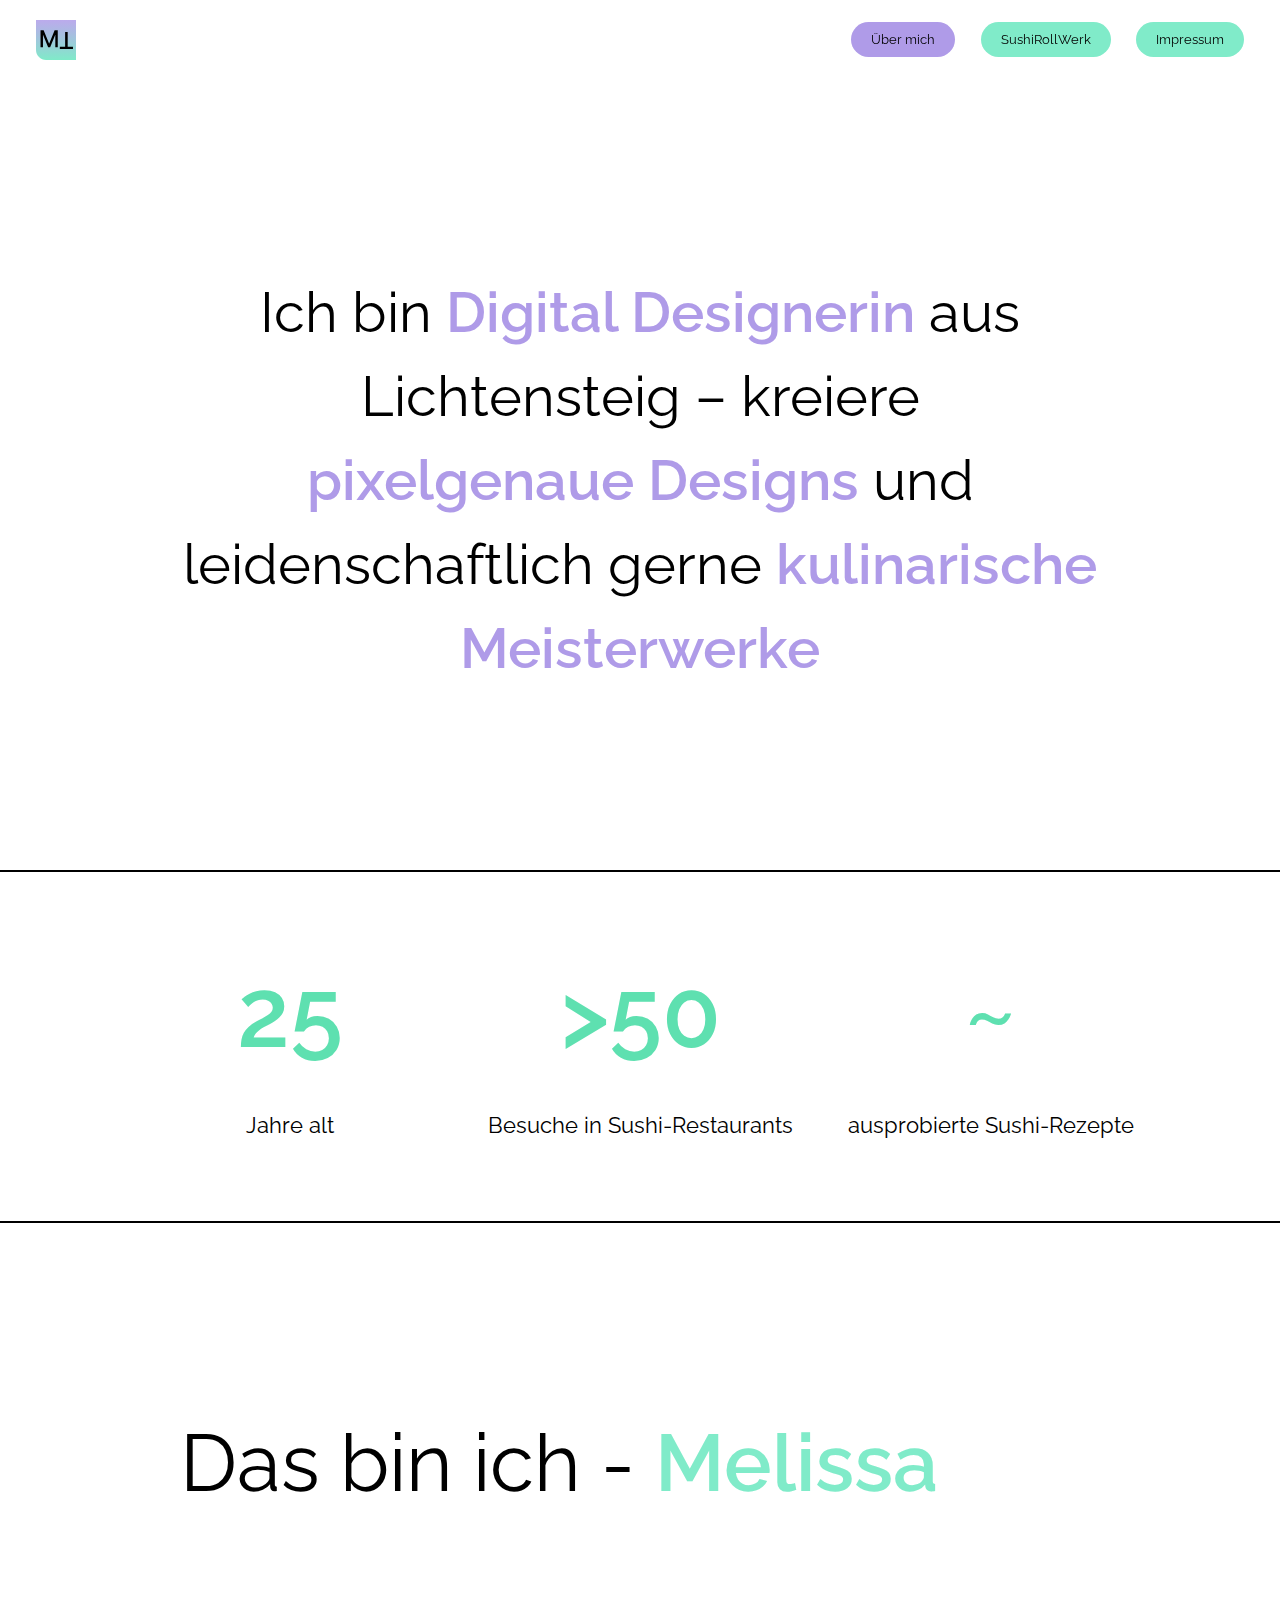
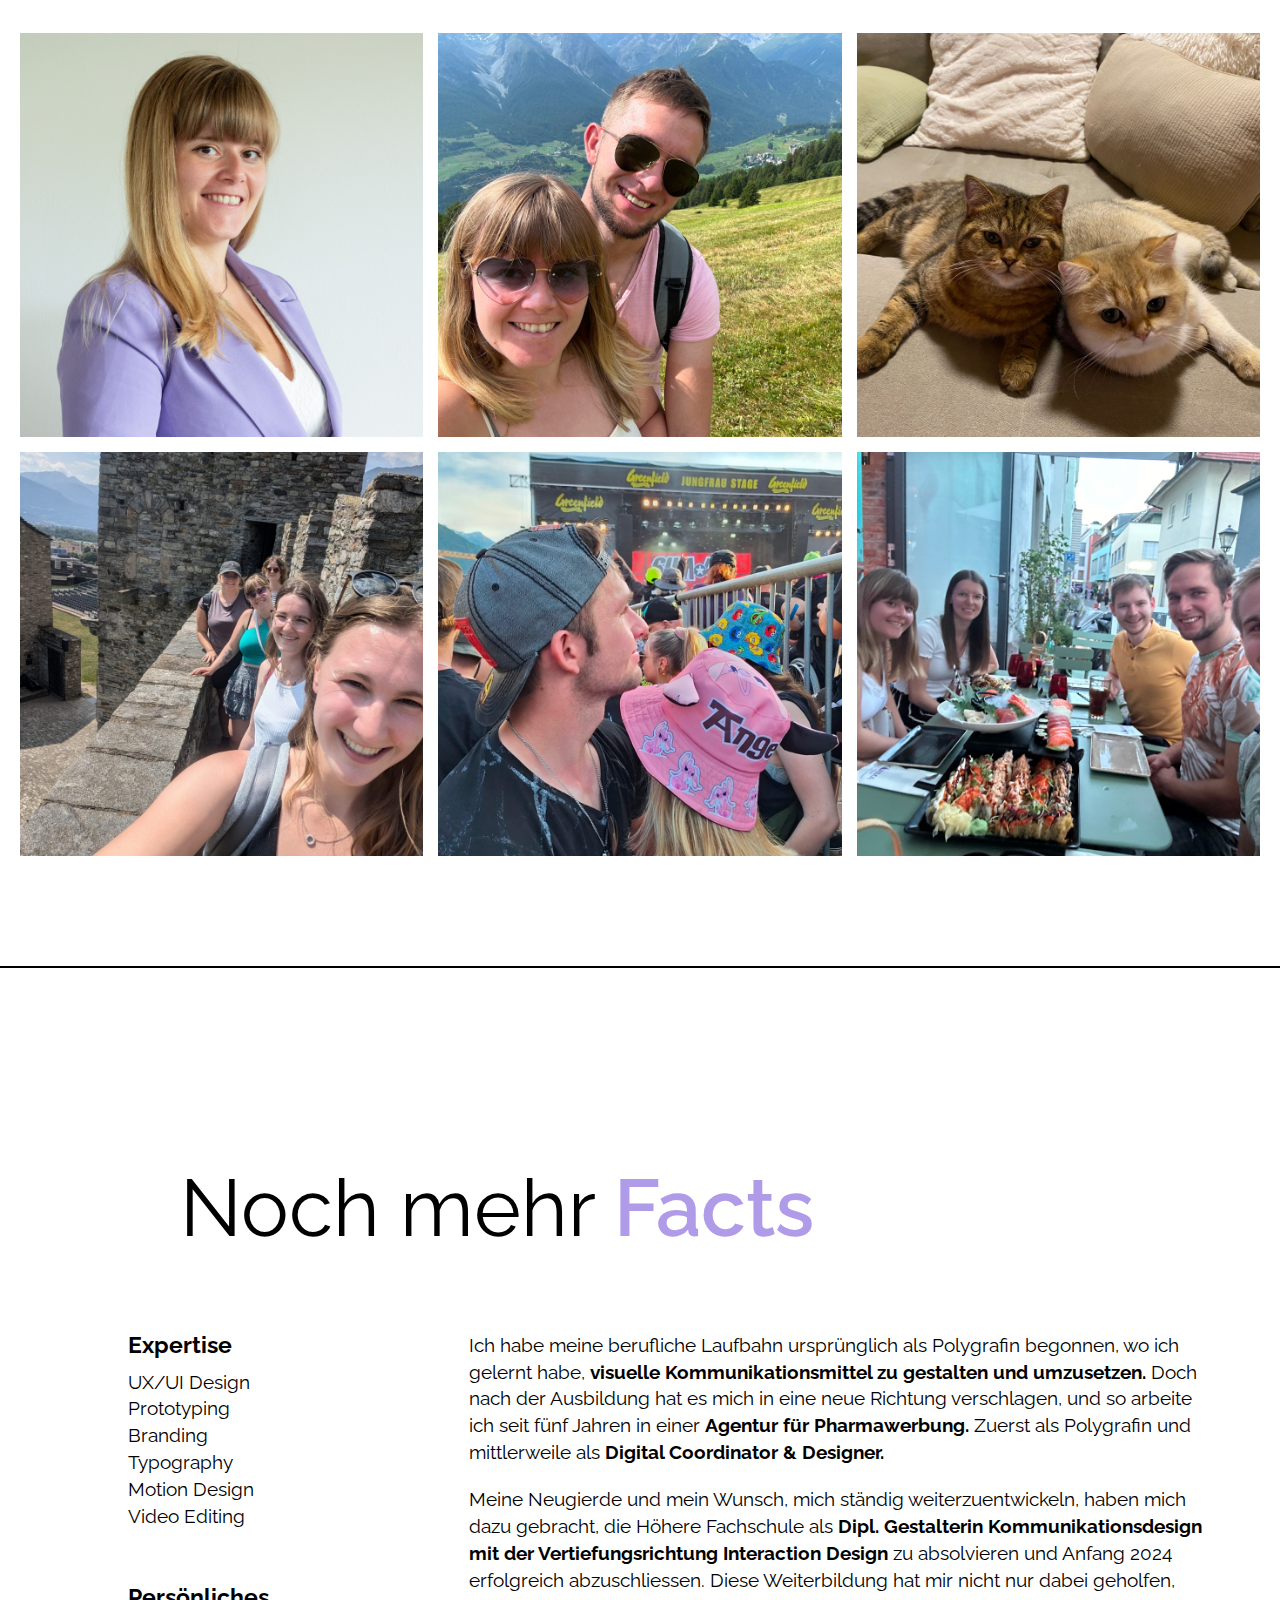
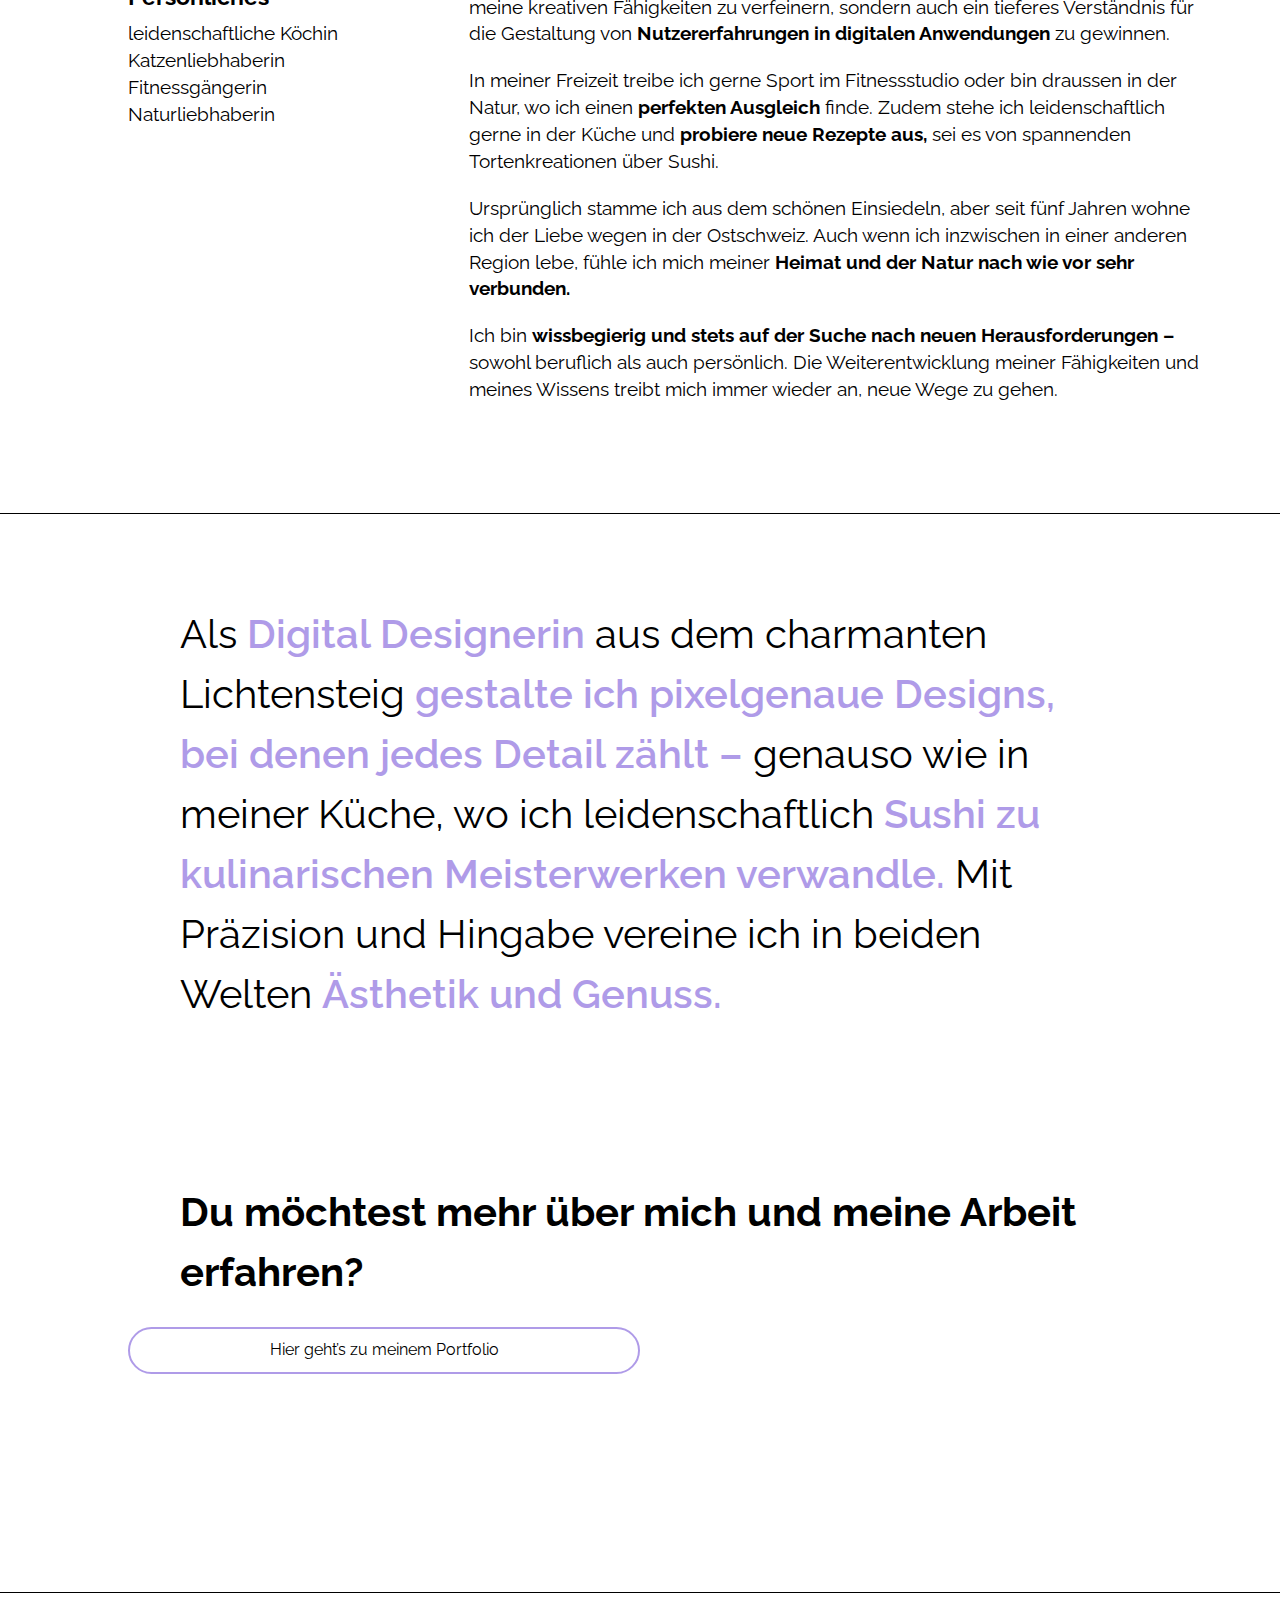
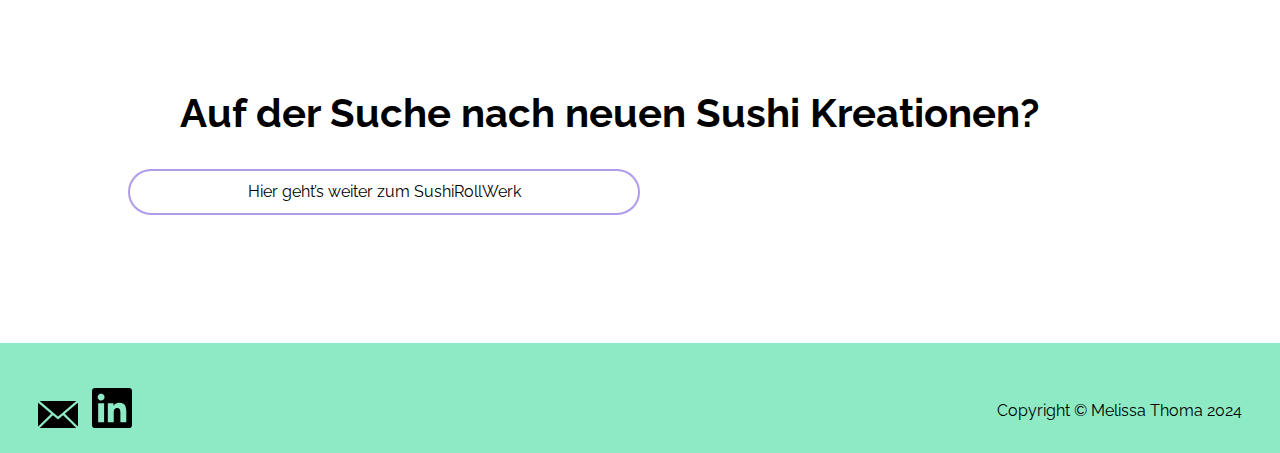
==== index.html @ 2e07820e "Add files via upload" ====
<!DOCTYPE html>
<html lang="de">
<head>
    <meta charset="UTF-8">
    <meta name="viewport" content="width=device-width, initial-scale=1.0">
    <title>Digital Designerin</title>
    <link href="https://fonts.googleapis.com/css2?family=Raleway:wght@400;700&display=swap" rel="stylesheet">
    <link rel="stylesheet" href="./style/style.css">
</head>
<body>

    <header class="header-image">
        <nav>
            
            <div class="logo">
                <img src="images/header_logo.svg" alt="Logo">
            </div>
            <ul>
                <li><a href="index.html" class="active">Über mich</a></li>
                <li><a href="subpages/sushirollwerk.html">SushiRollWerk</a></li>
                <li><a href="subpages/impressum.html">Impressum</a></li>
            </ul>
        </nav>
    </header>

    <main>
        <h1>Ich bin <span class="highlight">Digital Designerin</span> aus <br> Lichtensteig – kreiere  <br><span class="highlight">pixelgenaue Designs</span> und <br>leidenschaftlich gerne <span class="highlight">kulinarische <br>Meisterwerke</span></h1>
    </main>

    <hr class="black-line">



    <section class="stats-section">
        <div class="stat-item">
            <span class="stat-number">25</span>
            <p>Jahre alt</p>
        </div>
        <div class="stat-item">
            <span class="stat-number">&gt;50</span> 
            <p>Besuche in Sushi-Restaurants</p>
        </div>
        <div class="stat-item">
            <span class="stat-number">~</span> 
            <p>ausprobierte Sushi-Rezepte</p>
        </div>
    </section>

    <hr class="black-line">



    <h1><span class="h1">Das bin ich - <span class="highlight-mint">Melissa</span></span></h1>

    <div class="grid-container">
        <div class="grid-item">
            <img src="images/01_ueber_mich.png" alt="Uber mich">
            <div class="hover-text">Melissa Thoma <br>
                Unterplattenstrasse 50 <br>
                9620 Lichtensteig <br>
                26. Juli 1999</div>
        </div>
        <div class="grid-item">
            <img src="images/02_ueber_mich.png" alt="Partner">
            <div class="hover-text">Seit 2017 mit Rafael Seite an Seite</div>
        </div>
        <div class="grid-item">
            <img src="images/03_ueber_mich.png" alt="Haustiere">
            <div class="hover-text">Seit 2022 Familienzuwachs mit den beiden British Kurzhaar Damen Aela und Ayumi</div>
        </div>
        <div class="grid-item">
            <img src="images/04_ueber_mich.png" alt="Freunde">
            <div class="hover-text">Ursprünglich aus Einsiedeln, seit 5 Jahren in der Ostschweiz wohnhaft aber dennoch Freunde fürs Leben behalten</div>
        </div>
        <div class="grid-item">
            <img src="images/05_ueber_mich.png" alt="Leidenschaft">
            <div class="hover-text">Habe eine Leidenschaft für Hard Rock und Heavy Metal</div>
        </div>
        <div class="grid-item">
            <img src="images/06_ueber_mich.png" alt="Essen">
            <div class="hover-text">Gehe viel und gerne mit Freunden in Restaurants essen, natürlich auch Sushi ;)</div>
        </div>
    </div>

    <hr class="black-line-section">


    <h1><span class="h1">Noch mehr <span class="highlight">Facts</span></span></h1>



    <div class="container">
        <div class="left-column">
            <h4>Expertise</h4>
            <ul>
                <li>UX/UI Design</li>
                <li>Prototyping</li>
                <li>Branding</li>
                <li>Typography</li>
                <li>Motion Design</li>
                <li>Video Editing</li>
            </ul>
            <br> 
            <br>
            <h4>Persönliches</h4>
            <ul>
                <li>leidenschaftliche Köchin</li>
                <li>Katzenliebhaberin</li>
                <li>Fitnessgängerin</li>
                <li>Naturliebhaberin</li>
            </ul>
        </div>

        <div class="right-column">
            <p>
                Ich habe meine berufliche Laufbahn ursprünglich als Polygrafin begonnen, wo ich gelernt habe, <strong>visuelle Kommunikationsmittel zu gestalten und umzusetzen.</strong> Doch nach der Ausbildung hat es mich in eine neue Richtung verschlagen, und so arbeite ich seit fünf Jahren in einer <strong>Agentur für Pharmawerbung.</strong> Zuerst als Polygrafin und mittlerweile als <strong>Digital Coordinator & Designer.</strong> 
            </p>
            <p>
                Meine Neugierde und mein Wunsch, mich ständig weiterzuentwickeln, haben mich dazu gebracht, die Höhere Fachschule als <strong>Dipl. Gestalterin Kommunikationsdesign mit der Vertiefungsrichtung Interaction Design</strong> zu absolvieren und Anfang 2024 erfolgreich abzuschliessen. Diese Weiterbildung hat mir nicht nur dabei geholfen, meine kreativen Fähigkeiten zu verfeinern, sondern auch ein tieferes Verständnis für die Gestaltung von <strong>Nutzererfahrungen in digitalen Anwendungen</strong> zu gewinnen.
            </p>
            <p>
                In meiner Freizeit treibe ich gerne Sport im Fitnessstudio oder bin draussen in der Natur, wo ich einen <strong>perfekten Ausgleich</strong> finde. Zudem stehe ich leidenschaftlich gerne in der Küche und <strong>probiere neue Rezepte aus,</strong> sei es von spannenden Tortenkreationen über Sushi.
            </p>
            <p>
                Ursprünglich stamme ich aus dem schönen Einsiedeln, aber seit fünf Jahren wohne ich der Liebe wegen in der Ostschweiz. Auch wenn ich inzwischen in einer anderen Region lebe, fühle ich mich meiner <strong>Heimat und der Natur nach wie vor sehr verbunden.</strong>
            </p>
            <p>
                Ich bin <strong>wissbegierig und stets auf der Suche nach neuen Herausforderungen –</strong> sowohl beruflich als auch persönlich. Die Weiterentwicklung meiner Fähigkeiten und meines Wissens treibt mich immer wieder an, neue Wege zu gehen.
            </p>
        </div>
    </div>

    <hr class="black-line-section">


    <h2><span class="h2">Als <span class="highlight">Digital Designerin</span> aus dem charmanten Lichtensteig <span class="highlight">gestalte ich pixelgenaue Designs, 
        bei denen jedes Detail zählt –</span> genauso wie in meiner Küche, wo ich leidenschaftlich <span class="highlight">Sushi zu kulinarischen Meisterwerken verwandle.</span> 
        Mit Präzision und Hingabe vereine ich in beiden Welten <span class="highlight">Ästhetik und Genuss.</span></span></h2>
 <br> <br> <br>

        <h2><span class="h2"><strong>Du möchtest mehr über mich und meine Arbeit erfahren?</strong></span></h1>


            <a href="https://www.melissathoma.design/" class="custom-button" target="_blank" rel="noopener noreferrer">Hier geht’s zu meinem Portfolio</a>

            <hr class="black-line-section">

            <h2><span class="h2"><strong>Auf der Suche nach neuen Sushi Kreationen?</strong></span></h1>


                <a href="subpages/sushirollwerk.html" class="custom-button" target="_blank" rel="noopener noreferrer">Hier geht’s weiter zum SushiRollWerk</a>
    

                <footer>
                    <div class="footer-container">
                        <div class="footer-icons">
                            <a href="mailto:melissa.thoma@stud.fhgr.ch">
                                <img src="images/email_icon.svg" alt="E-Mail Icon">
                            </a>
                            <a href="https://www.linkedin.com/in/melissa-thoma-3967b71a3/?originalSubdomain=ch" target="_blank">
                                <img src="images/linkedin_icon.svg" alt="LinkedIn Icon">
                            </a>
                        </div>
                        <div class="footer-copyright">
                            <p>Copyright © Melissa Thoma 2024</p>
                        </div>
                    </div>
                </footer>

    
</body>
</html>
---- style/style.css ----
* {
    margin: 0;
    padding: 0;
    box-sizing: border-box;
}

body {
    font-family: 'Raleway', sans-serif; 
    background-color: #fff;
    color: #000;
    display: flex;
    flex-direction: column;
    height: 100%;
    line-height: 140%;
    padding: 0;
    margin: 0;
    
}


header {
    top: 0;
    left: 0;
    width: 100%;
    display: flex;
    justify-content: space-between;
    padding: 0px;

}

.header-img {
    width: 100%; 
    height: auto;
    position:relative;

}

.header-text {
    position: absolute; /* Der Text wird absolut positioniert, basierend auf dem relativen Container */
    top: 45vh; /* Positioniert den Text mittig auf dem Bild */
    left: 25%; /* Horizontales Zentrieren */
    text-align: left;
    color: white; /* Weißer Text, um gut auf dem Bild sichtbar zu sein */
    z-index: 10; /* Stellt sicher, dass der Text über dem Bild liegt */
    font-size: 6em;
    transform: translate(-50%, -50%); /* Verschiebt den Text, um ihn perfekt zu zentrieren */
    font-weight: 400;
    line-height: 110%;
    margin: 0;
}



h1 {
    font-size: 5em;
    margin: 20vh 20vh 0vh 20vh;
    line-height: 1.5;
    font-weight: 400;
    text-align: left;
  
}

h2 {
    font-size: 2.5em;
    margin: 10vh 20vh 0vh 20vh;
    line-height: 1.5;
    font-weight: 400;
    text-align: left;
  
}

h3 {
    font-size: 5em;
    margin: 20vh 20vh 5vh 20vh;
    line-height: 1.5;
    font-weight: 400;
    text-align: left;
}

h5 {
    font-size: 2.5em;
    line-height: 120%;
    font-weight: 400;
    text-align: left;
    padding-bottom: 5vh;
  
}



.einzug {
    margin-left: 10vw;
    margin-right: 10vw;
margin-top: 5vh;
    margin-bottom: 20vh;
    font-size: 1.1rem;
    line-height: 140%;
}

.logo {
    display: flex;
    align-items: center;
    margin-left: 2vw;
}

.logo img {
    width: 40px;
}

nav {
    position: fixed;
    top: 0;        
    left: 0;        
    width: 100%;    
    z-index: 1000;  
    display: flex;
    justify-content: space-between; 
    align-items: center; 
    padding: 20px 10px; 
}

nav ul {
    list-style: none;
    display: flex;
    margin: 0;
}

nav ul li {
    margin: 0;
}

nav ul li a {
    text-decoration: none;
    padding: 10px 20px;
    border-radius: 50px;
    background-color: #80EBC9;
    color: #000000;
    transition: background-color 0.3s ease;
    font-size: 0.8rem;
    font-weight: 400;
    margin-right: 2vw;
}

nav ul li a:hover {
    background-color: #AF9BE8;
}

nav ul li a.active {
    background-color: #AF9BE8; 
    color: rgb(0, 0, 0); 
}

main h1 {
    font-size: 3.5em;
    margin: auto;
    max-width: 80%;
    line-height: 1.5;
    font-weight: 400;
    margin-top: 30vh; 
    margin-bottom: 20vh;
    text-align: center;

}

.highlight {
    color: #AF9BE8; 
    font-weight: 600;
}

.highlight-mint {
    color: #80EBC9; 
    font-weight: 600;
}


.black-line {
    border: none;
    height: 1.5px; 
    background-color: #000; 
    width: 100%; 
}

.black-line-section {
    border: none;
    height: 1.5px; 
    background-color: #000; 
    width: 100%; 
    margin-top: 10vh;

}

.stats-section {
    display: flex;
    justify-content: space-around;
    align-items: center;
    width: 80%;
    margin: 20px auto;
    padding: 20px 0;

}

.colored-bullets li {
    list-style-type: none; /* Entfernt die Standard-Bullets */
    position: relative;
    padding-left: 20px; /* Platz für das farbige Bullet */
}

.colored-bullets li::before {
    content: "•"; 
    color: #AF9BE8; 
    font-size: 1.5em; 
    position: absolute;
    left: 0;
    top: 0;
    line-height: 1.2; 
}


/* Jedes Statistik-Element */
.stat-item {
    text-align: center;
}

.stat-number {
    display: block;
    font-size: 6em;
    color: #5ee0b0;
    font-weight: 600;
    padding:10vh;

}

.stat-item p {
    font-size: 1.4em; 
    color: #000000; 
    margin-bottom: 5vh;
}


/* Bilder mit Boxelementen */

.grid-container {
    display: grid;
    grid-template-columns: repeat(3, 1fr);
    gap: 15px;
    padding: 20px;
    margin-top: 10vh;
}

.grid-item {
    position: relative;
    overflow: hidden;
}

.grid-item img {
    width: 100%;
    height: auto;
    object-fit: cover;
    display: block;
}

.hover-text {
    position: absolute;
    bottom: 0;
    left: 0;
    padding: 10px;
    color: white;
    background-color: #AF9BE8;
    width: 100%;
    height: 100%;
    display: flex;
    box-sizing: border-box;
    align-items: flex-end;
    opacity: 0;
    transition: opacity 0.5s ease;
    line-height: 140%;
}

.grid-item:hover .hover-text {
    opacity: 0.8;
}

.grid-item, .small-item, .large-item {
    position: relative; /* Positionierung für die Hover-Texte */
    overflow: hidden; /* Verhindert, dass der Text aus dem Container hinausläuft */
}

.grid-item img, .small-item img, .large-item img {
    display: block;
    width: 100%;
    height: auto;
    object-fit: cover;
}

.hover-text {
    
    position: absolute;
    bottom: 0;
    left: 0;
    padding: 10px;
    background-color: #AF9BE8;
    color: white;
    line-height: 140%;
    width: 100%;
    height: 100%;
    display: flex;
    justify-content: left;
    box-sizing: border-box;
    align-items: flex-end;
    opacity: 0; /* Anfangszustand: unsichtbar */
    transition: opacity 0.5s ease; /* Übergang für den Hover-Effekt */
    z-index: 1; /* Stellt sicher, dass der Hover-Text über dem Bild liegt */
}

.grid-item:hover .hover-text,
.small-item:hover .hover-text,
.large-item:hover .hover-text {
    opacity: 0.8; /* Sichtbar beim Hover */
}


/* Grid Aufbau Sushi-Rezepte Boxen */

.gallery-section {
    padding: 20px;
    margin: 0 auto;
}

/* Erste Bildergalerie (4 Spalten) */
.gallery-grid {
    display: grid;
    grid-template-columns: repeat(4, 1fr);
    grid-auto-rows: 250px;
    gap: 15px;
}

.grid-item {
    position: relative;
    overflow: hidden;
}

.grid-item img {
    width: 100%;
    height: 100%;
    object-fit: cover;
    display: block;
}

.grid-item:nth-child(1) {
    grid-column: span 1;
    grid-row: span 1;
}

.grid-item:nth-child(2),
.grid-item:nth-child(3) {
    grid-column: span 1;
    grid-row: span 1;
}

.grid-item:nth-child(4),
.grid-item:nth-child(5) {
    grid-column: span 1;
    grid-row: span 1;
}

.grid-item:nth-child(6) {
    grid-column: span 1;
    grid-row: span 1;
}


/* Sushi-Grid*/

.additional-sushi-recipes {
    display: grid;
    grid-template-columns: 1fr 1fr; /* Zwei Spalten, eine für das große Bild, eine für die vier kleinen */
    gap: 20px;
    margin: 3vh 3vh 3vh 3vh;
    max-width: 100%;
}

.large-item {
    grid-column: span 1; /* Nimmt die linke Spalte ein */
}

.large-item img {
    width: 100%;
    height: auto;
}

.small-items {
    display: grid;
    grid-template-columns: repeat(2, 1fr); /* Zwei Spalten für die vier kleinen Bilder */
    gap: 15px;
}

.small-item img {
    width: 100%;
    height: auto;
    object-fit: cover;
}

.two-column-grid {
    grid-column: span 2; /* Nimmt die volle Breite */
    display: grid;
    grid-template-columns: repeat(2, 1fr); /* Zwei Spalten für die nachfolgenden Bilder */
    gap: 15px;
    margin-top: 0vh;
}

.two-column-grid .grid-item img {
    width: 100%;
    height: auto;
    object-fit: cover;
}

/* Zweite Bildergalerie (2 Spalten) */
.gallery-grid-two-columns {
    display: grid;
    grid-template-columns: repeat(2, 1fr); /* Zwei Spalten für die folgenden Bilder */
    gap: 20px;
}

.gallery-grid-two-columns .grid-item img {
    width: 100%;
    height: 100%;
    object-fit: cover;
}

.container {
    display: grid;
    grid-template-columns: 1fr 2fr;
    gap: 0vw;
    padding-left: 5vw;
    padding-top: 5vw;

}

.left-column {
    background-color: #ffffff;
    padding-left: 5vw;
    font-size: 1.2em;
    line-height: 140%;
}

.left-column h4 {
    margin-bottom: 10px;
    font-size: 1.2em;
}

.left-column ul {
    list-style-type: none;
    padding: 0;
    margin: 0;
}

.left-column ul li {
    margin-bottom: 0px;
}

.right-column {
    background-color: #fff;
    padding-right: 5vw;
    font-size: 1.2em;
    line-height: 140%;


}

.right-column p {
    margin-bottom: 20px;

}

/* sushi section*/

.sushi-section {
    display: flex;
    align-items: center;
    justify-content: space-between;
    margin-top: 10vh;
    padding: 2vw;
    max-width: 100%;
}

.image-placeholder {
    width: 45%; /* Bild nimmt 45% der Breite ein */
}

.image-placeholder img {
    width: 100%;
    height: auto;
    display: block;
}

.text-content {
    width: 45%;
}

.text-content h1 {
    font-size: 2.5rem;
    font-weight: 700;
    margin-bottom: 0px;
    line-height: 140%;
}

.text-content p {
    font-size: 1.1rem;
    margin-bottom: 20px;
    line-height: 1.6;
}

.custom-button {
    font-family: 'Raleway', sans-serif; 
    background-color: transparent;
    color: black; 
    border: 2px solid #AF9BE8; 
    border-radius: 50px;
    width: 40%;
    margin: 2vw 0vw 10vw 10vw;
    padding: 10px 20px; 
    font-size: 16px; 
    cursor: pointer; 
    transition: background-color 0.3s ease, color 0.3s ease; 
    text-decoration: none;
    text-align: center;
}

.custom-button-sushi {
margin-left: 0;
color: black; 

border: 2px solid #AF9BE8; 
border-radius: 50px;
text-decoration: none;

padding: 10px 20px; 

}

.custom-button:hover {
    background-color: #AF9BE8; 
    color: white; 
}

.custom-button-sushi:hover {
    background-color: #AF9BE8; 
    color: white; 
}

/* Aktiver Button */
.custom-button.active {
    background-color: #AF9BE8;
    color: white;
}


/* Container für die Filter-Buttons */
.button-container {
    display: flex;
    flex-wrap: wrap; /* Ermöglicht Umbruch auf nächste Zeile */
    gap: 10px; /* Abstand zwischen den Buttons */
    justify-content: left; /* Zentriert die Buttons */
    margin: 10vh;
    margin-left: 10vw;
}

.filter-button {
    display: inline-block;
    padding: 10px 50px;
    font-size: 1rem;
    font-weight: 400;
    text-align: center;
    text-decoration: none;
    border: 2px solid #AF9BE8;
    color: black;
    border-radius: 50px; /* Runde Ecken */
    transition: background-color 0.3s ease, color 0.3s ease;
}

/* Hover-Effekt */
.filter-button:hover {
    background-color: #AF9BE8;
    color: white;
}

/* Aktiver Button */
.filter-button.active {
    background-color: #AF9BE8;
    color: white;
}



footer {
    background-color: #8EEAC4; 
    padding: 5vh 0 2vh 2vh; 
    padding-right: 3vw;
    padding-left: 3vw;
    

}

.footer-container {
    display: flex;
    justify-content: space-between; 
    align-items: center;
    max-width: 100%;
    margin: 0 auto; 
}

.footer-icons img {
    width: 40px; 
    margin-right: 10px;
}

.footer-icons a {
    display: inline-block;
}

.footer-copyright {
    font-size: 1em;
    color: #000000;
}


html {
    scroll-behavior: smooth;
}

/* Responsive Layout für kleinere Geräte Boxen von Bildern */
@media (max-width: 900px) {
    .grid-container {
        grid-template-columns: repeat(2, 1fr);
    }
}

@media (max-width: 600px) {
    .grid-container {
        grid-template-columns: 1fr;
    }
}


/* zwei spaltiges Layout der Texte in ueber mich */
@media (max-width: 900px) {
    .container {
        grid-template-columns: 1fr;
    }

    .left-column {
        margin-bottom: 20px;
    }
}

@media (max-width: 900px) {
    .gallery-grid {
        grid-template-columns: repeat(2, 1fr);
    }

    .gallery-grid-two-columns {
        grid-template-columns: 1fr; /* Bei kleineren Bildschirmen einspaltig */
    }
}

@media (max-width: 600px) {
    .gallery-grid {
        grid-template-columns: 1fr;
        grid-auto-rows: 150px;
    }

    .gallery-grid-two-columns {
        grid-template-columns: 1fr;
        grid-auto-rows: 150px;
    }

    .grid-item:nth-child(1) {
        grid-column: span 1;
        grid-row: span 1;
    }
}

@media (max-width: 900px) {
    .additional-sushi-recipes {
        grid-template-columns: 1fr; /* Einspaltig für kleine Bildschirme */
    }

    .small-items {
        grid-template-columns: repeat(2, 1fr); /* Behält zwei Spalten für die kleineren Bilder */
    }

    .two-column-grid {
        grid-template-columns: 1fr; /* Einspaltig für zusätzliche Bilder */
    }
}
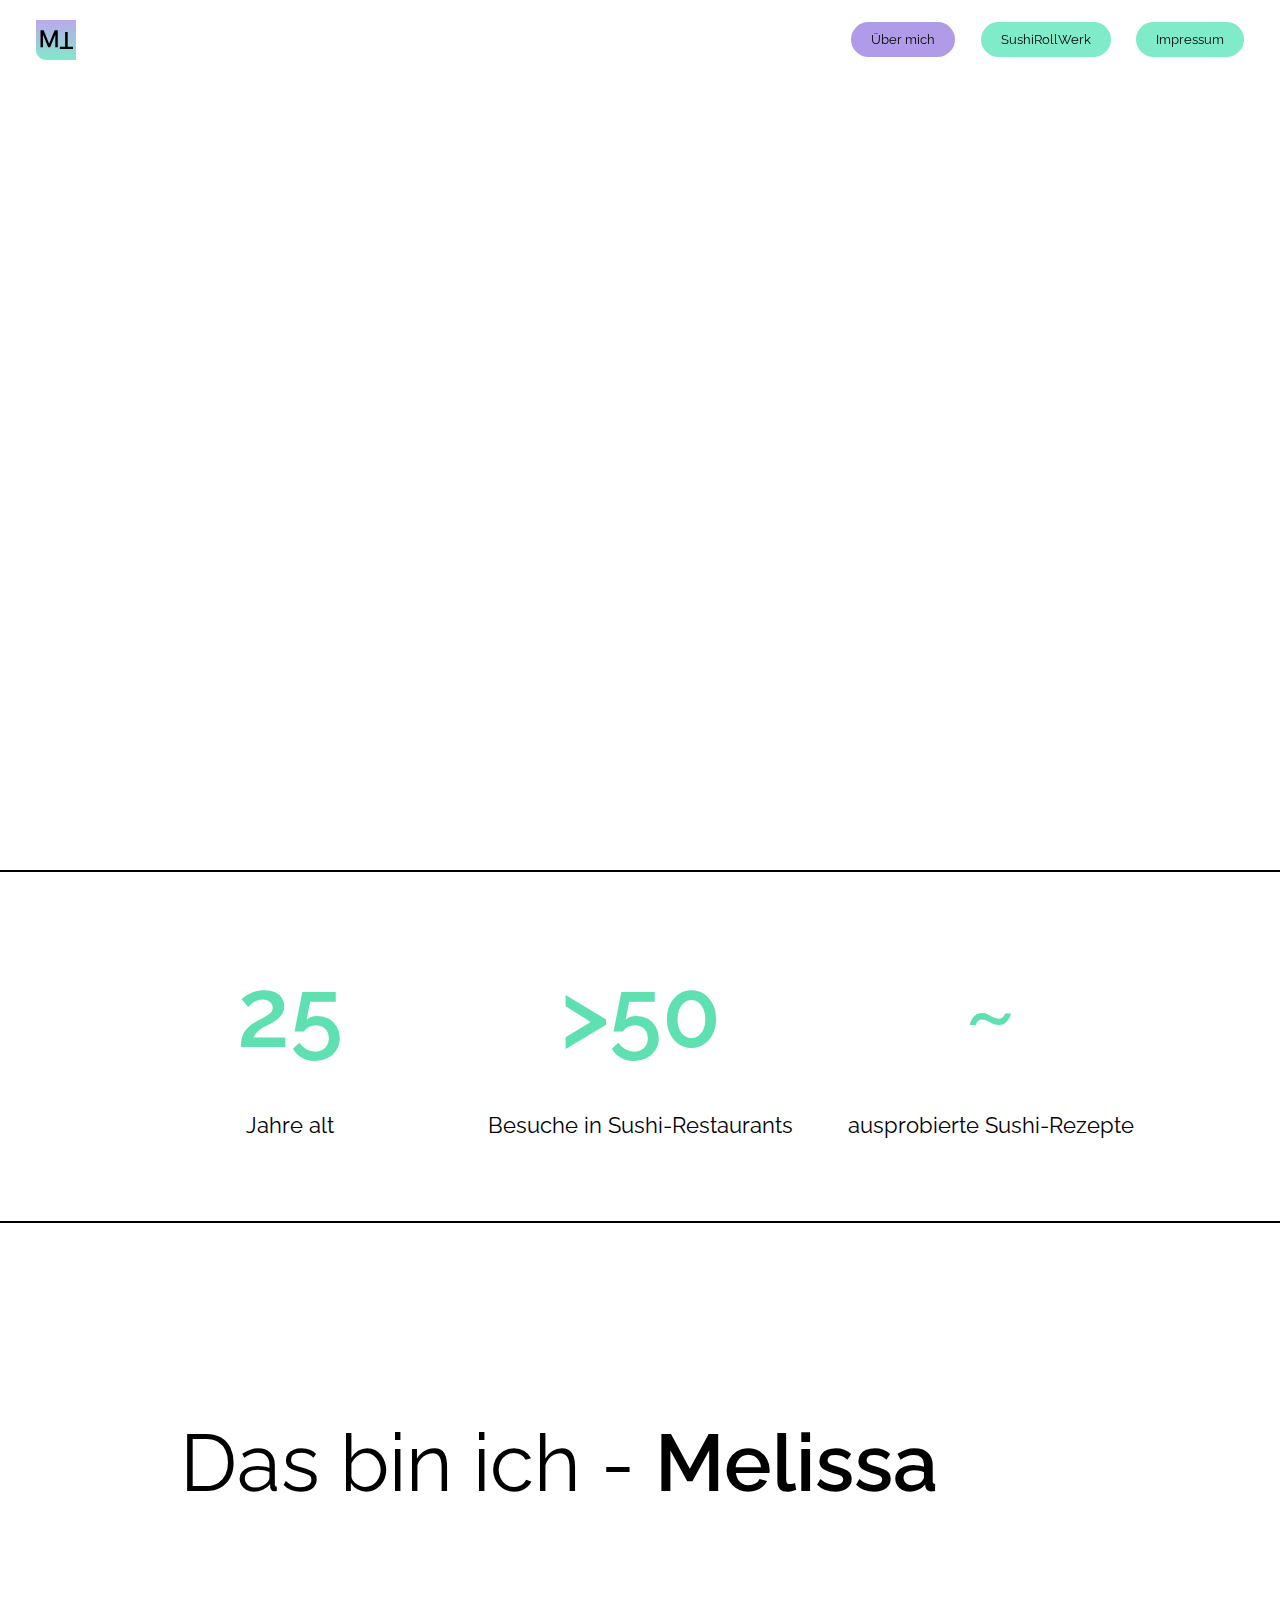
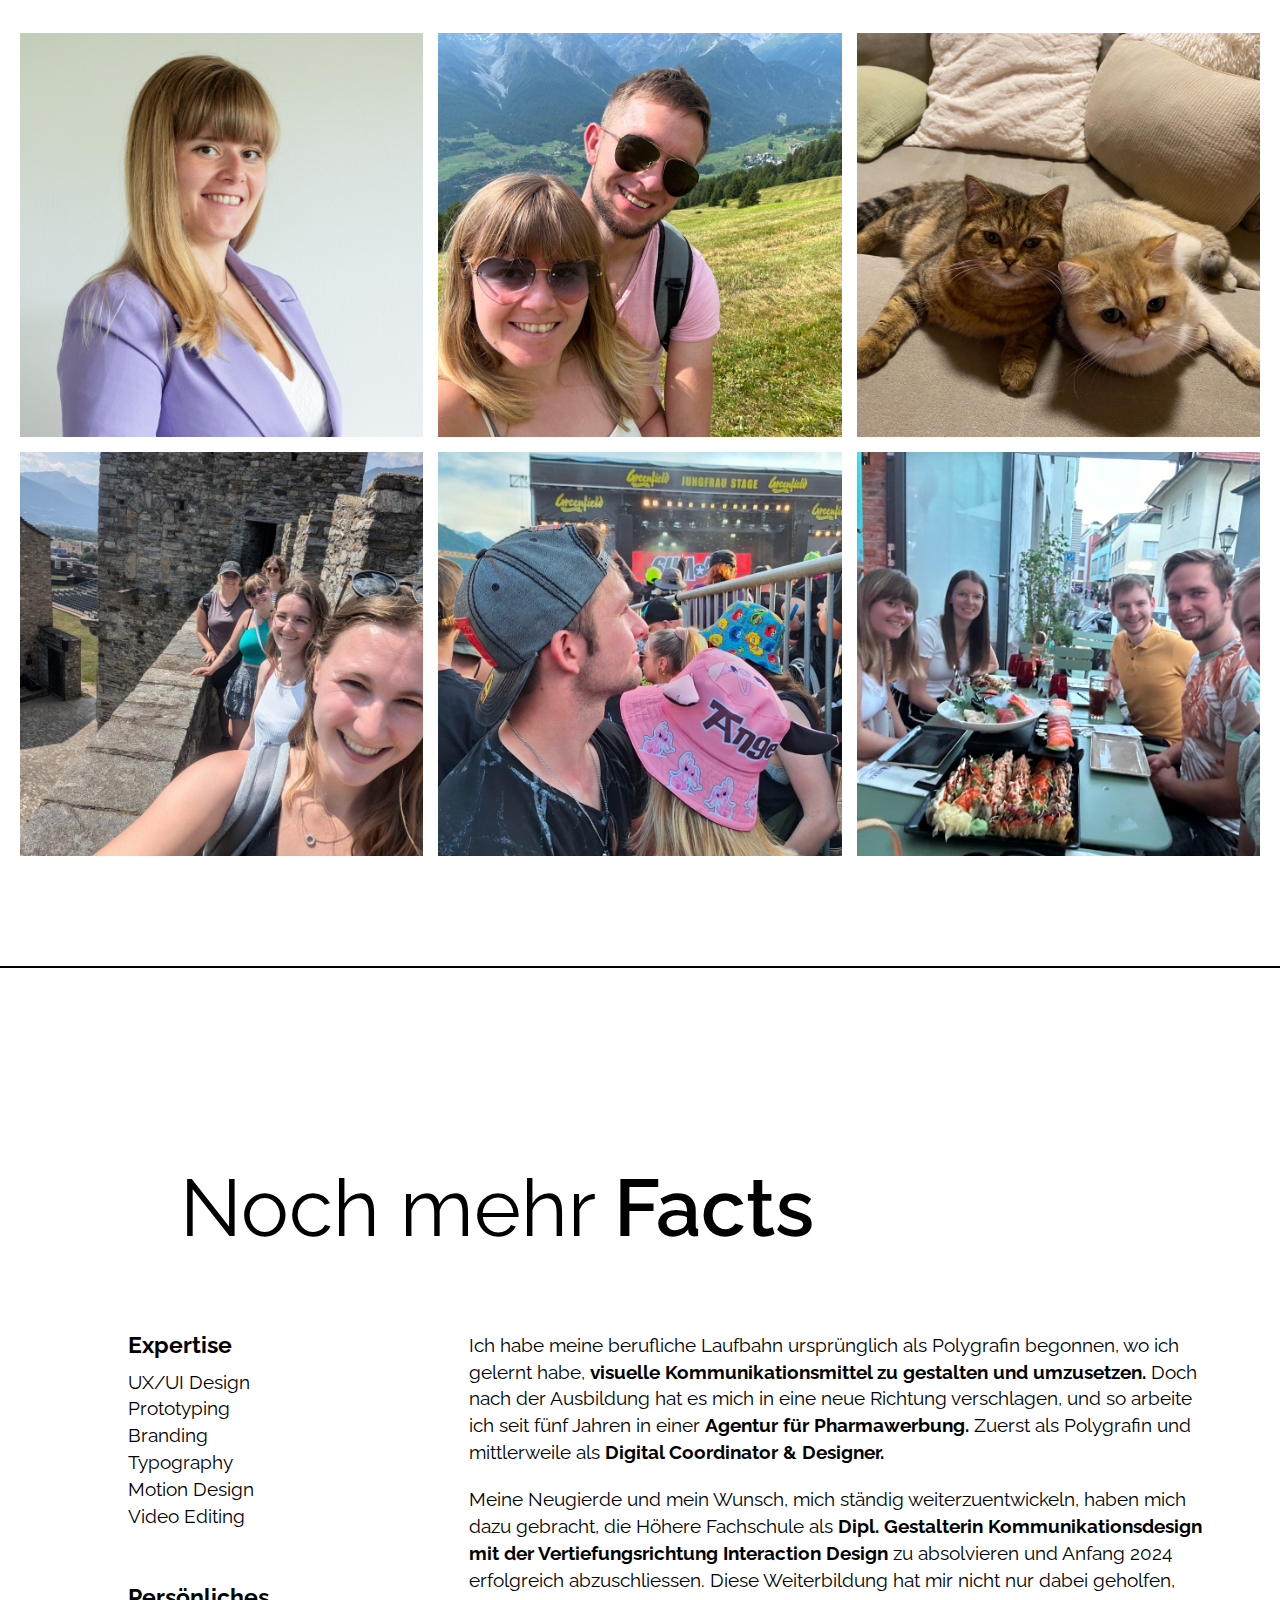
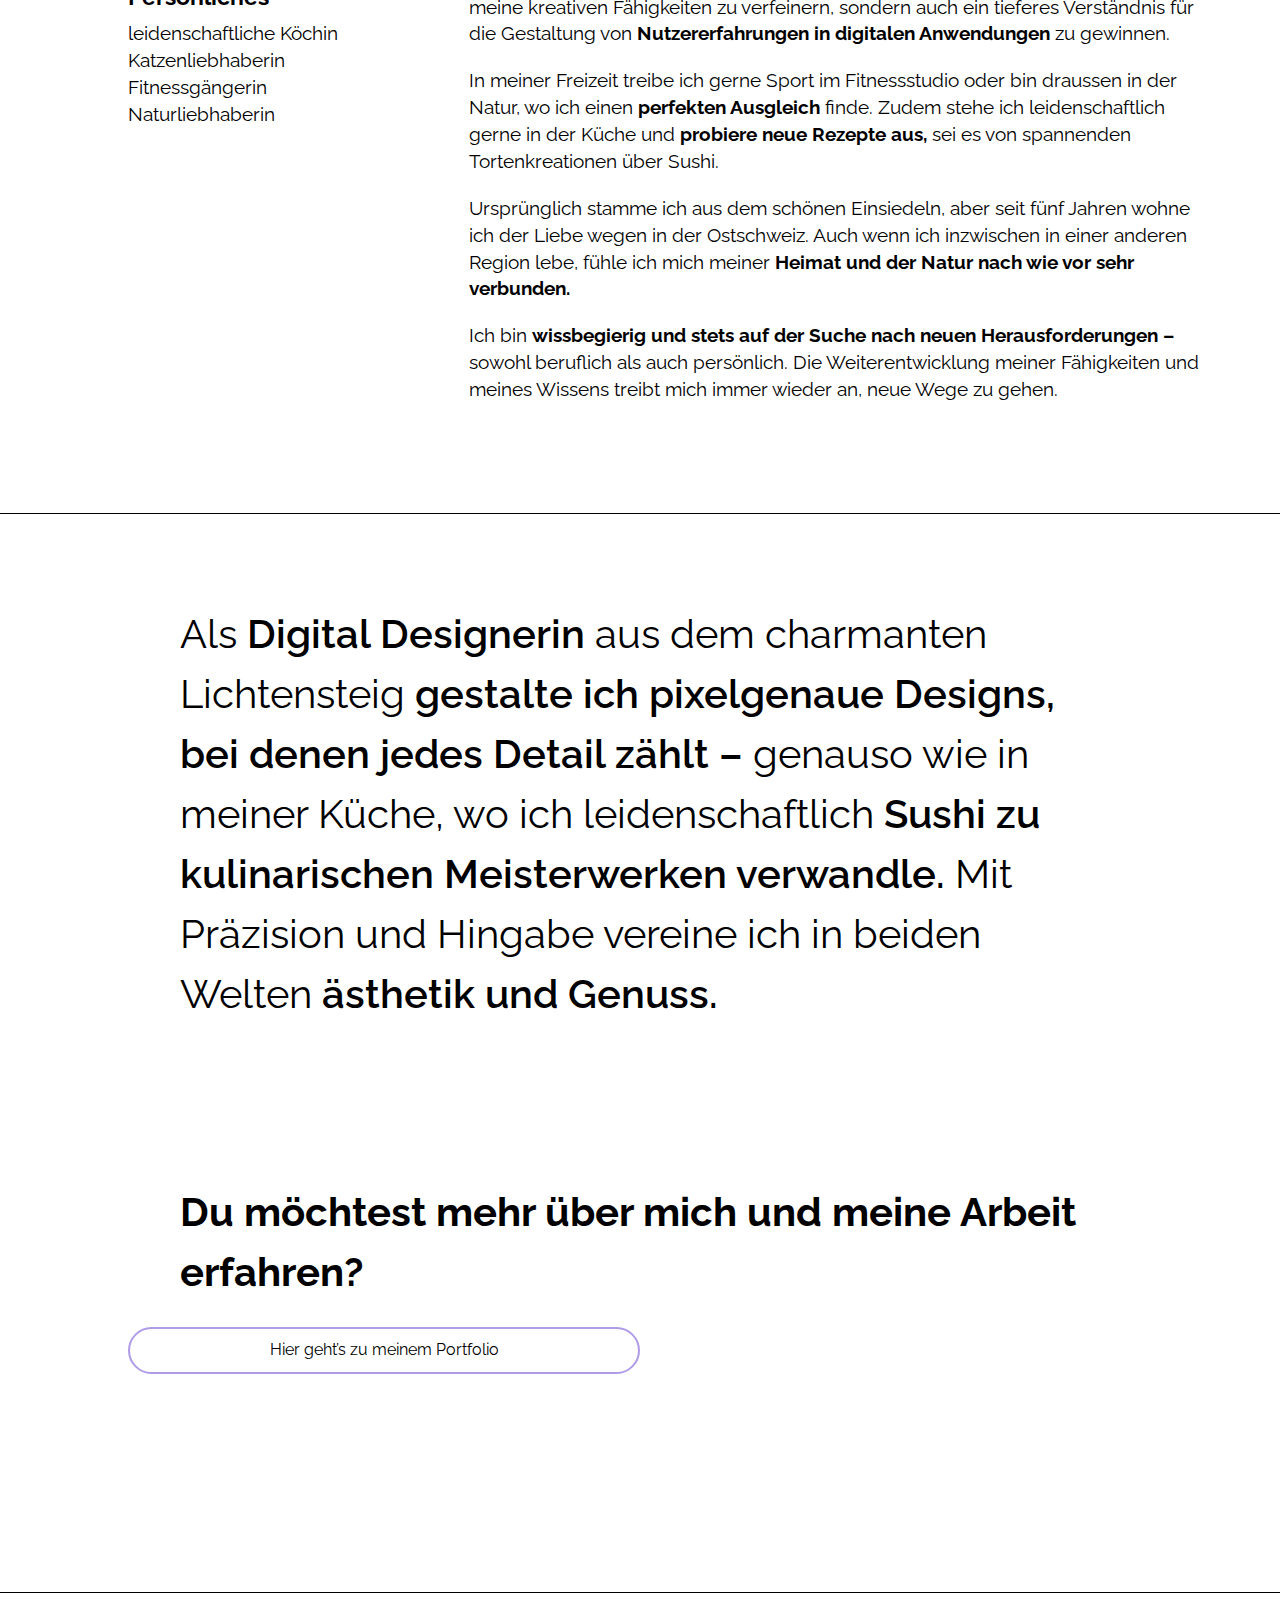
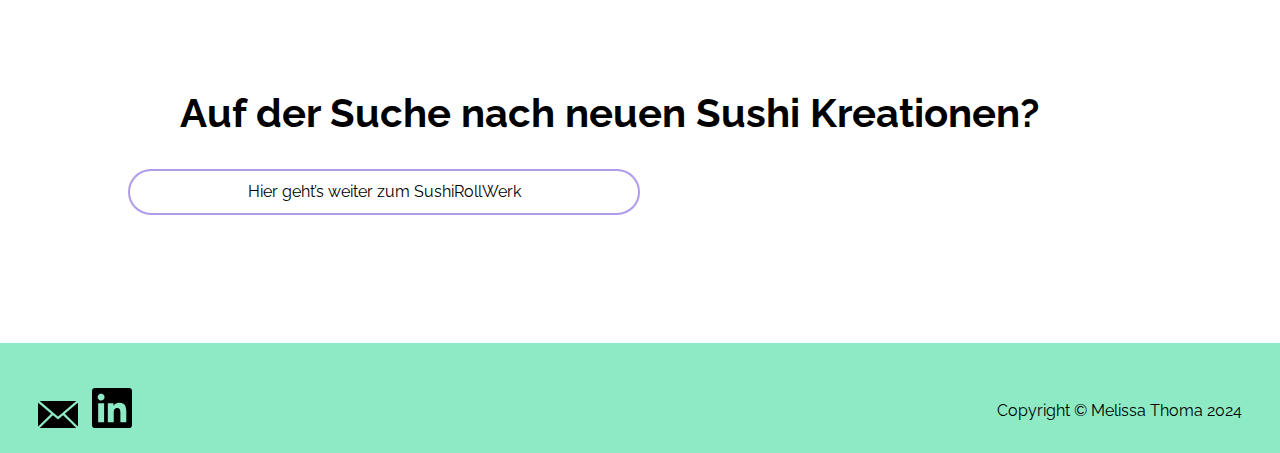
==== commit 26b597cc: "Add files via upload" ====
--- a/index.html
+++ b/index.html
@@ -3,9 +3,24 @@
 <head>
     <meta charset="UTF-8">
     <meta name="viewport" content="width=device-width, initial-scale=1.0">
-    <title>Digital Designerin</title>
-    <link href="https://fonts.googleapis.com/css2?family=Raleway:wght@400;700&display=swap" rel="stylesheet">
-    <link rel="stylesheet" href="./style/style.css">
+
+     <!-- Dokumentinformationen -->
+     <meta name="author" content="Melissa Thoma">
+     <meta name="date" content="2024-10-17">
+ 
+     <!-- Angaben für Suchmaschinen (SEO) -->
+     <meta name="description" content="Ich bin Melissa Thoma, eine Digital Designerin aus Lichtensteig, die pixelgenaue Designs kreiert und leidenschaftlich kulinarische Meisterwerke erschafft. Erfahre mehr &uuml;ber mich und meine Arbeit.">
+     <meta name="keywords" content="Melissa Thoma, Digital Designerin, Webdesign, Grafikdesign, UX/UI Design, Lichtensteig, pixelgenaue Designs, kulinarische Meisterwerke, Sushi, Prototyping, Branding, Interaction Design, Video Editing, Motion Design, Ostschweiz, Natur, Kreativit&auml;t, Polygrafin, Kommunikationsdesign"> 
+
+
+        <!-- Titel der Seite -->
+        <title>Steckbrief Melissa</title>
+    
+        <!-- Link/Einbettung Font (Google Fonts) -->
+         <link href="https://fonts.googleapis.com/css2?family=Raleway:wght@400;700&display=swap" rel="stylesheet">
+
+        <!-- CSS-Link (optional) -->
+     <link rel="stylesheet" href="./style/style.css">
 </head>
 <body>
 
@@ -16,7 +31,7 @@
                 <img src="images/header_logo.svg" alt="Logo">
             </div>
             <ul>
-                <li><a href="index.html" class="active">Über mich</a></li>
+                <li><a href="index.html" class="active">&Uuml;ber mich</a></li>
                 <li><a href="subpages/sushirollwerk.html">SushiRollWerk</a></li>
                 <li><a href="subpages/impressum.html">Impressum</a></li>
             </ul>
@@ -70,15 +85,15 @@
         </div>
         <div class="grid-item">
             <img src="images/04_ueber_mich.png" alt="Freunde">
-            <div class="hover-text">Ursprünglich aus Einsiedeln, seit 5 Jahren in der Ostschweiz wohnhaft aber dennoch Freunde fürs Leben behalten</div>
+            <div class="hover-text">Urspr&uuml;nglich aus Einsiedeln, seit 5 Jahren in der Ostschweiz wohnhaft aber dennoch Freunde f&uuml;rs Leben behalten</div>
         </div>
         <div class="grid-item">
             <img src="images/05_ueber_mich.png" alt="Leidenschaft">
-            <div class="hover-text">Habe eine Leidenschaft für Hard Rock und Heavy Metal</div>
+            <div class="hover-text">Habe eine Leidenschaft f&uuml;r Hard Rock und Heavy Metal</div>
         </div>
         <div class="grid-item">
             <img src="images/06_ueber_mich.png" alt="Essen">
-            <div class="hover-text">Gehe viel und gerne mit Freunden in Restaurants essen, natürlich auch Sushi ;)</div>
+            <div class="hover-text">Gehe viel und gerne mit Freunden in Restaurants essen, nat&uuml;rlich auch Sushi ;)</div>
         </div>
     </div>
 
@@ -102,30 +117,30 @@
             </ul>
             <br> 
             <br>
-            <h4>Persönliches</h4>
+            <h4>Pers&ouml;nliches</h4>
             <ul>
-                <li>leidenschaftliche Köchin</li>
+                <li>leidenschaftliche K&ouml;chin</li>
                 <li>Katzenliebhaberin</li>
-                <li>Fitnessgängerin</li>
+                <li>Fitnessg&auml;ngerin</li>
                 <li>Naturliebhaberin</li>
             </ul>
         </div>
 
         <div class="right-column">
             <p>
-                Ich habe meine berufliche Laufbahn ursprünglich als Polygrafin begonnen, wo ich gelernt habe, <strong>visuelle Kommunikationsmittel zu gestalten und umzusetzen.</strong> Doch nach der Ausbildung hat es mich in eine neue Richtung verschlagen, und so arbeite ich seit fünf Jahren in einer <strong>Agentur für Pharmawerbung.</strong> Zuerst als Polygrafin und mittlerweile als <strong>Digital Coordinator & Designer.</strong> 
+                Ich habe meine berufliche Laufbahn urspr&uuml;nglich als Polygrafin begonnen, wo ich gelernt habe, <strong>visuelle Kommunikationsmittel zu gestalten und umzusetzen.</strong> Doch nach der Ausbildung hat es mich in eine neue Richtung verschlagen, und so arbeite ich seit f&uuml;nf Jahren in einer <strong>Agentur f&uuml;r Pharmawerbung.</strong> Zuerst als Polygrafin und mittlerweile als <strong>Digital Coordinator & Designer.</strong> 
             </p>
             <p>
-                Meine Neugierde und mein Wunsch, mich ständig weiterzuentwickeln, haben mich dazu gebracht, die Höhere Fachschule als <strong>Dipl. Gestalterin Kommunikationsdesign mit der Vertiefungsrichtung Interaction Design</strong> zu absolvieren und Anfang 2024 erfolgreich abzuschliessen. Diese Weiterbildung hat mir nicht nur dabei geholfen, meine kreativen Fähigkeiten zu verfeinern, sondern auch ein tieferes Verständnis für die Gestaltung von <strong>Nutzererfahrungen in digitalen Anwendungen</strong> zu gewinnen.
+                Meine Neugierde und mein Wunsch, mich st&auml;ndig weiterzuentwickeln, haben mich dazu gebracht, die H&ouml;here Fachschule als <strong>Dipl. Gestalterin Kommunikationsdesign mit der Vertiefungsrichtung Interaction Design</strong> zu absolvieren und Anfang 2024 erfolgreich abzuschliessen. Diese Weiterbildung hat mir nicht nur dabei geholfen, meine kreativen F&auml;higkeiten zu verfeinern, sondern auch ein tieferes Verst&auml;ndnis f&uuml;r die Gestaltung von <strong>Nutzererfahrungen in digitalen Anwendungen</strong> zu gewinnen.
             </p>
             <p>
-                In meiner Freizeit treibe ich gerne Sport im Fitnessstudio oder bin draussen in der Natur, wo ich einen <strong>perfekten Ausgleich</strong> finde. Zudem stehe ich leidenschaftlich gerne in der Küche und <strong>probiere neue Rezepte aus,</strong> sei es von spannenden Tortenkreationen über Sushi.
+                In meiner Freizeit treibe ich gerne Sport im Fitnessstudio oder bin draussen in der Natur, wo ich einen <strong>perfekten Ausgleich</strong> finde. Zudem stehe ich leidenschaftlich gerne in der K&uuml;che und <strong>probiere neue Rezepte aus,</strong> sei es von spannenden Tortenkreationen &uuml;ber Sushi.
             </p>
             <p>
-                Ursprünglich stamme ich aus dem schönen Einsiedeln, aber seit fünf Jahren wohne ich der Liebe wegen in der Ostschweiz. Auch wenn ich inzwischen in einer anderen Region lebe, fühle ich mich meiner <strong>Heimat und der Natur nach wie vor sehr verbunden.</strong>
+                Urspr&uuml;nglich stamme ich aus dem sch&ouml;nen Einsiedeln, aber seit f&uuml;nf Jahren wohne ich der Liebe wegen in der Ostschweiz. Auch wenn ich inzwischen in einer anderen Region lebe, f&uuml;hle ich mich meiner <strong>Heimat und der Natur nach wie vor sehr verbunden.</strong>
             </p>
             <p>
-                Ich bin <strong>wissbegierig und stets auf der Suche nach neuen Herausforderungen –</strong> sowohl beruflich als auch persönlich. Die Weiterentwicklung meiner Fähigkeiten und meines Wissens treibt mich immer wieder an, neue Wege zu gehen.
+                Ich bin <strong>wissbegierig und stets auf der Suche nach neuen Herausforderungen –</strong> sowohl beruflich als auch pers&ouml;nlich. Die Weiterentwicklung meiner F&auml;higkeiten und meines Wissens treibt mich immer wieder an, neue Wege zu gehen.
             </p>
         </div>
     </div>
@@ -134,11 +149,11 @@
 
 
     <h2><span class="h2">Als <span class="highlight">Digital Designerin</span> aus dem charmanten Lichtensteig <span class="highlight">gestalte ich pixelgenaue Designs, 
-        bei denen jedes Detail zählt –</span> genauso wie in meiner Küche, wo ich leidenschaftlich <span class="highlight">Sushi zu kulinarischen Meisterwerken verwandle.</span> 
-        Mit Präzision und Hingabe vereine ich in beiden Welten <span class="highlight">Ästhetik und Genuss.</span></span></h2>
+        bei denen jedes Detail z&auml;hlt –</span> genauso wie in meiner K&uuml;che, wo ich leidenschaftlich <span class="highlight">Sushi zu kulinarischen Meisterwerken verwandle.</span> 
+        Mit Pr&auml;zision und Hingabe vereine ich in beiden Welten <span class="highlight">&auml;sthetik und Genuss.</span></span></h2>
  <br> <br> <br>
 
-        <h2><span class="h2"><strong>Du möchtest mehr über mich und meine Arbeit erfahren?</strong></span></h1>
+        <h2><span class="h2"><strong>Du m&ouml;chtest mehr &uuml;ber mich und meine Arbeit erfahren?</strong></span></h1>
 
 
             <a href="https://www.melissathoma.design/" class="custom-button" target="_blank" rel="noopener noreferrer">Hier geht’s zu meinem Portfolio</a>
--- a/style/style.css
+++ b/style/style.css
@@ -1,3 +1,5 @@
+/* Styling für den Body und Allgemeines Styling */
+
 * {
     margin: 0;
     padding: 0;
@@ -36,56 +38,18 @@
 }
 
 .header-text {
-    position: absolute; /* Der Text wird absolut positioniert, basierend auf dem relativen Container */
-    top: 45vh; /* Positioniert den Text mittig auf dem Bild */
-    left: 25%; /* Horizontales Zentrieren */
+    position: absolute; 
+    top: 45vh; 
+    left: 25%; 
     text-align: left;
-    color: white; /* Weißer Text, um gut auf dem Bild sichtbar zu sein */
-    z-index: 10; /* Stellt sicher, dass der Text über dem Bild liegt */
+    color: white; 
+    z-index: 10; 
     font-size: 6em;
-    transform: translate(-50%, -50%); /* Verschiebt den Text, um ihn perfekt zu zentrieren */
+    transform: translate(-50%, -50%); 
     font-weight: 400;
     line-height: 110%;
     margin: 0;
 }
-
-
-
-h1 {
-    font-size: 5em;
-    margin: 20vh 20vh 0vh 20vh;
-    line-height: 1.5;
-    font-weight: 400;
-    text-align: left;
-  
-}
-
-h2 {
-    font-size: 2.5em;
-    margin: 10vh 20vh 0vh 20vh;
-    line-height: 1.5;
-    font-weight: 400;
-    text-align: left;
-  
-}
-
-h3 {
-    font-size: 5em;
-    margin: 20vh 20vh 5vh 20vh;
-    line-height: 1.5;
-    font-weight: 400;
-    text-align: left;
-}
-
-h5 {
-    font-size: 2.5em;
-    line-height: 120%;
-    font-weight: 400;
-    text-align: left;
-    padding-bottom: 5vh;
-  
-}
-
 
 
 .einzug {
@@ -150,16 +114,65 @@
     color: rgb(0, 0, 0); 
 }
 
+/* Titel-Stylings */
+
+h1 {
+    font-size: 5em;
+    margin: 20vh 20vh 0vh 20vh;
+    line-height: 1.5;
+    font-weight: 400;
+    text-align: left;
+  
+}
+
+h2 {
+    font-size: 2.5em;
+    margin: 10vh 20vh 0vh 20vh;
+    line-height: 1.5;
+    font-weight: 400;
+    text-align: left;
+  
+}
+
+h3 {
+    font-size: 5em;
+    margin: 20vh 20vh 5vh 20vh;
+    line-height: 1.5;
+    font-weight: 400;
+    text-align: left;
+}
+
+h5 {
+    font-size: 2.5em;
+    line-height: 120%;
+    font-weight: 400;
+    text-align: left;
+    padding-bottom: 5vh;
+  
+}
+
+
 main h1 {
     font-size: 3.5em;
     margin: auto;
     max-width: 80%;
     line-height: 1.5;
     font-weight: 400;
-    margin-top: 30vh; 
-    margin-bottom: 20vh;
+    margin-top: 25vh; 
+    margin-bottom: 25vh;
     text-align: center;
-
+    opacity: 0;
+    animation: fadeInUp 2s ease forwards; 
+}
+
+span.highlight {
+    color: #000; 
+    animation: highlightColor 3s ease infinite alternate; 
+}
+
+span.highlight-mint {
+    color: #000; 
+    animation: highlightColor 3s ease infinite alternate; 
 }
 
 .highlight {
@@ -189,6 +202,8 @@
 
 }
 
+/* Zahlen Styling */
+
 .stats-section {
     display: flex;
     justify-content: space-around;
@@ -199,10 +214,33 @@
 
 }
 
+
+/* Zahlen-Elemente */
+.stat-item {
+    text-align: center;
+}
+
+.stat-number {
+    display: block;
+    font-size: 6em;
+    color: #5ee0b0;
+    font-weight: 600;
+    padding:10vh;
+
+}
+
+.stat-item p {
+    font-size: 1.4em; 
+    color: #000000; 
+    margin-bottom: 5vh;
+}
+
+/* Bullets */
+
 .colored-bullets li {
-    list-style-type: none; /* Entfernt die Standard-Bullets */
+    list-style-type: none; 
     position: relative;
-    padding-left: 20px; /* Platz für das farbige Bullet */
+    padding-left: 20px; 
 }
 
 .colored-bullets li::before {
@@ -216,27 +254,6 @@
 }
 
 
-/* Jedes Statistik-Element */
-.stat-item {
-    text-align: center;
-}
-
-.stat-number {
-    display: block;
-    font-size: 6em;
-    color: #5ee0b0;
-    font-weight: 600;
-    padding:10vh;
-
-}
-
-.stat-item p {
-    font-size: 1.4em; 
-    color: #000000; 
-    margin-bottom: 5vh;
-}
-
-
 /* Bilder mit Boxelementen */
 
 .grid-container {
@@ -259,30 +276,14 @@
     display: block;
 }
 
-.hover-text {
-    position: absolute;
-    bottom: 0;
-    left: 0;
-    padding: 10px;
-    color: white;
-    background-color: #AF9BE8;
-    width: 100%;
-    height: 100%;
-    display: flex;
-    box-sizing: border-box;
-    align-items: flex-end;
-    opacity: 0;
-    transition: opacity 0.5s ease;
-    line-height: 140%;
-}
 
 .grid-item:hover .hover-text {
     opacity: 0.8;
 }
 
 .grid-item, .small-item, .large-item {
-    position: relative; /* Positionierung für die Hover-Texte */
-    overflow: hidden; /* Verhindert, dass der Text aus dem Container hinausläuft */
+    position: relative;
+    overflow: hidden; 
 }
 
 .grid-item img, .small-item img, .large-item img {
@@ -307,15 +308,15 @@
     justify-content: left;
     box-sizing: border-box;
     align-items: flex-end;
-    opacity: 0; /* Anfangszustand: unsichtbar */
-    transition: opacity 0.5s ease; /* Übergang für den Hover-Effekt */
-    z-index: 1; /* Stellt sicher, dass der Hover-Text über dem Bild liegt */
+    opacity: 0; 
+    transition: opacity 0.5s ease; 
+    z-index: 1; 
 }
 
 .grid-item:hover .hover-text,
 .small-item:hover .hover-text,
 .large-item:hover .hover-text {
-    opacity: 0.8; /* Sichtbar beim Hover */
+    opacity: 0.8; 
 }
 
 
@@ -326,7 +327,7 @@
     margin: 0 auto;
 }
 
-/* Erste Bildergalerie (4 Spalten) */
+/* Erste Sushi-Bildergalerie (4 Spalten) */
 .gallery-grid {
     display: grid;
     grid-template-columns: repeat(4, 1fr);
@@ -373,14 +374,14 @@
 
 .additional-sushi-recipes {
     display: grid;
-    grid-template-columns: 1fr 1fr; /* Zwei Spalten, eine für das große Bild, eine für die vier kleinen */
+    grid-template-columns: 1fr 1fr; 
     gap: 20px;
     margin: 3vh 3vh 3vh 3vh;
     max-width: 100%;
 }
 
 .large-item {
-    grid-column: span 1; /* Nimmt die linke Spalte ein */
+    grid-column: span 1; 
 }
 
 .large-item img {
@@ -390,7 +391,7 @@
 
 .small-items {
     display: grid;
-    grid-template-columns: repeat(2, 1fr); /* Zwei Spalten für die vier kleinen Bilder */
+    grid-template-columns: repeat(2, 1fr); 
     gap: 15px;
 }
 
@@ -401,9 +402,9 @@
 }
 
 .two-column-grid {
-    grid-column: span 2; /* Nimmt die volle Breite */
+    grid-column: span 2; 
     display: grid;
-    grid-template-columns: repeat(2, 1fr); /* Zwei Spalten für die nachfolgenden Bilder */
+    grid-template-columns: repeat(2, 1fr); 
     gap: 15px;
     margin-top: 0vh;
 }
@@ -417,7 +418,7 @@
 /* Zweite Bildergalerie (2 Spalten) */
 .gallery-grid-two-columns {
     display: grid;
-    grid-template-columns: repeat(2, 1fr); /* Zwei Spalten für die folgenden Bilder */
+    grid-template-columns: repeat(2, 1fr); 
     gap: 20px;
 }
 
@@ -472,7 +473,7 @@
 
 }
 
-/* sushi section*/
+/* Sushi section Bild links, Text rechts*/
 
 .sushi-section {
     display: flex;
@@ -484,7 +485,7 @@
 }
 
 .image-placeholder {
-    width: 45%; /* Bild nimmt 45% der Breite ein */
+    width: 45%; 
 }
 
 .image-placeholder img {
@@ -509,6 +510,8 @@
     margin-bottom: 20px;
     line-height: 1.6;
 }
+
+/* Button Styling */
 
 .custom-button {
     font-family: 'Raleway', sans-serif; 
@@ -529,11 +532,9 @@
 .custom-button-sushi {
 margin-left: 0;
 color: black; 
-
 border: 2px solid #AF9BE8; 
 border-radius: 50px;
 text-decoration: none;
-
 padding: 10px 20px; 
 
 }
@@ -555,12 +556,12 @@
 }
 
 
-/* Container für die Filter-Buttons */
+/* Container f&uuml;r die Filter-Buttons (nebeneinander anordnen) */
 .button-container {
     display: flex;
-    flex-wrap: wrap; /* Ermöglicht Umbruch auf nächste Zeile */
-    gap: 10px; /* Abstand zwischen den Buttons */
-    justify-content: left; /* Zentriert die Buttons */
+    flex-wrap: wrap; 
+    gap: 10px; 
+    justify-content: left; 
     margin: 10vh;
     margin-left: 10vw;
 }
@@ -574,7 +575,7 @@
     text-decoration: none;
     border: 2px solid #AF9BE8;
     color: black;
-    border-radius: 50px; /* Runde Ecken */
+    border-radius: 50px; 
     transition: background-color 0.3s ease, color 0.3s ease;
 }
 
@@ -589,7 +590,6 @@
     background-color: #AF9BE8;
     color: white;
 }
-
 
 
 footer {
@@ -628,7 +628,7 @@
     scroll-behavior: smooth;
 }
 
-/* Responsive Layout für kleinere Geräte Boxen von Bildern */
+/* Responsive Layout */
 @media (max-width: 900px) {
     .grid-container {
         grid-template-columns: repeat(2, 1fr);
@@ -642,7 +642,7 @@
 }
 
 
-/* zwei spaltiges Layout der Texte in ueber mich */
+/* zwei spaltiges Layout der Boxen in ueber mich */
 @media (max-width: 900px) {
     .container {
         grid-template-columns: 1fr;
@@ -659,7 +659,7 @@
     }
 
     .gallery-grid-two-columns {
-        grid-template-columns: 1fr; /* Bei kleineren Bildschirmen einspaltig */
+        grid-template-columns: 1fr; 
     }
 }
 
@@ -680,16 +680,49 @@
     }
 }
 
+/* zwei spaltiges Layout der Boxen in SushiRollWerk */
+
 @media (max-width: 900px) {
     .additional-sushi-recipes {
-        grid-template-columns: 1fr; /* Einspaltig für kleine Bildschirme */
+        grid-template-columns: 1fr;
     }
 
     .small-items {
-        grid-template-columns: repeat(2, 1fr); /* Behält zwei Spalten für die kleineren Bilder */
+        grid-template-columns: repeat(2, 1fr); 
     }
 
     .two-column-grid {
-        grid-template-columns: 1fr; /* Einspaltig für zusätzliche Bilder */
+        grid-template-columns: 1fr; 
+    }
+}
+
+
+/* kleinere Animationen */
+
+
+/* Keyframes für die H1-Animation (hochgleiten und einblenden) */
+@keyframes fadeInUp {
+    0% {
+        opacity: 0;
+        transform: translateY(100px); 
+    }
+    100% {
+        opacity: 1;
+        transform: translateY(0); 
+    }
+}
+
+/* Keyframes für das Highlight der Wörter */
+@keyframes highlightColor {
+    0% {
+        color: #80EBC9; 
+    }
+
+    50% {
+        color: #AF9BE8; 
+    }
+
+    100% {
+        color: #AF9BE8; 
     }
 }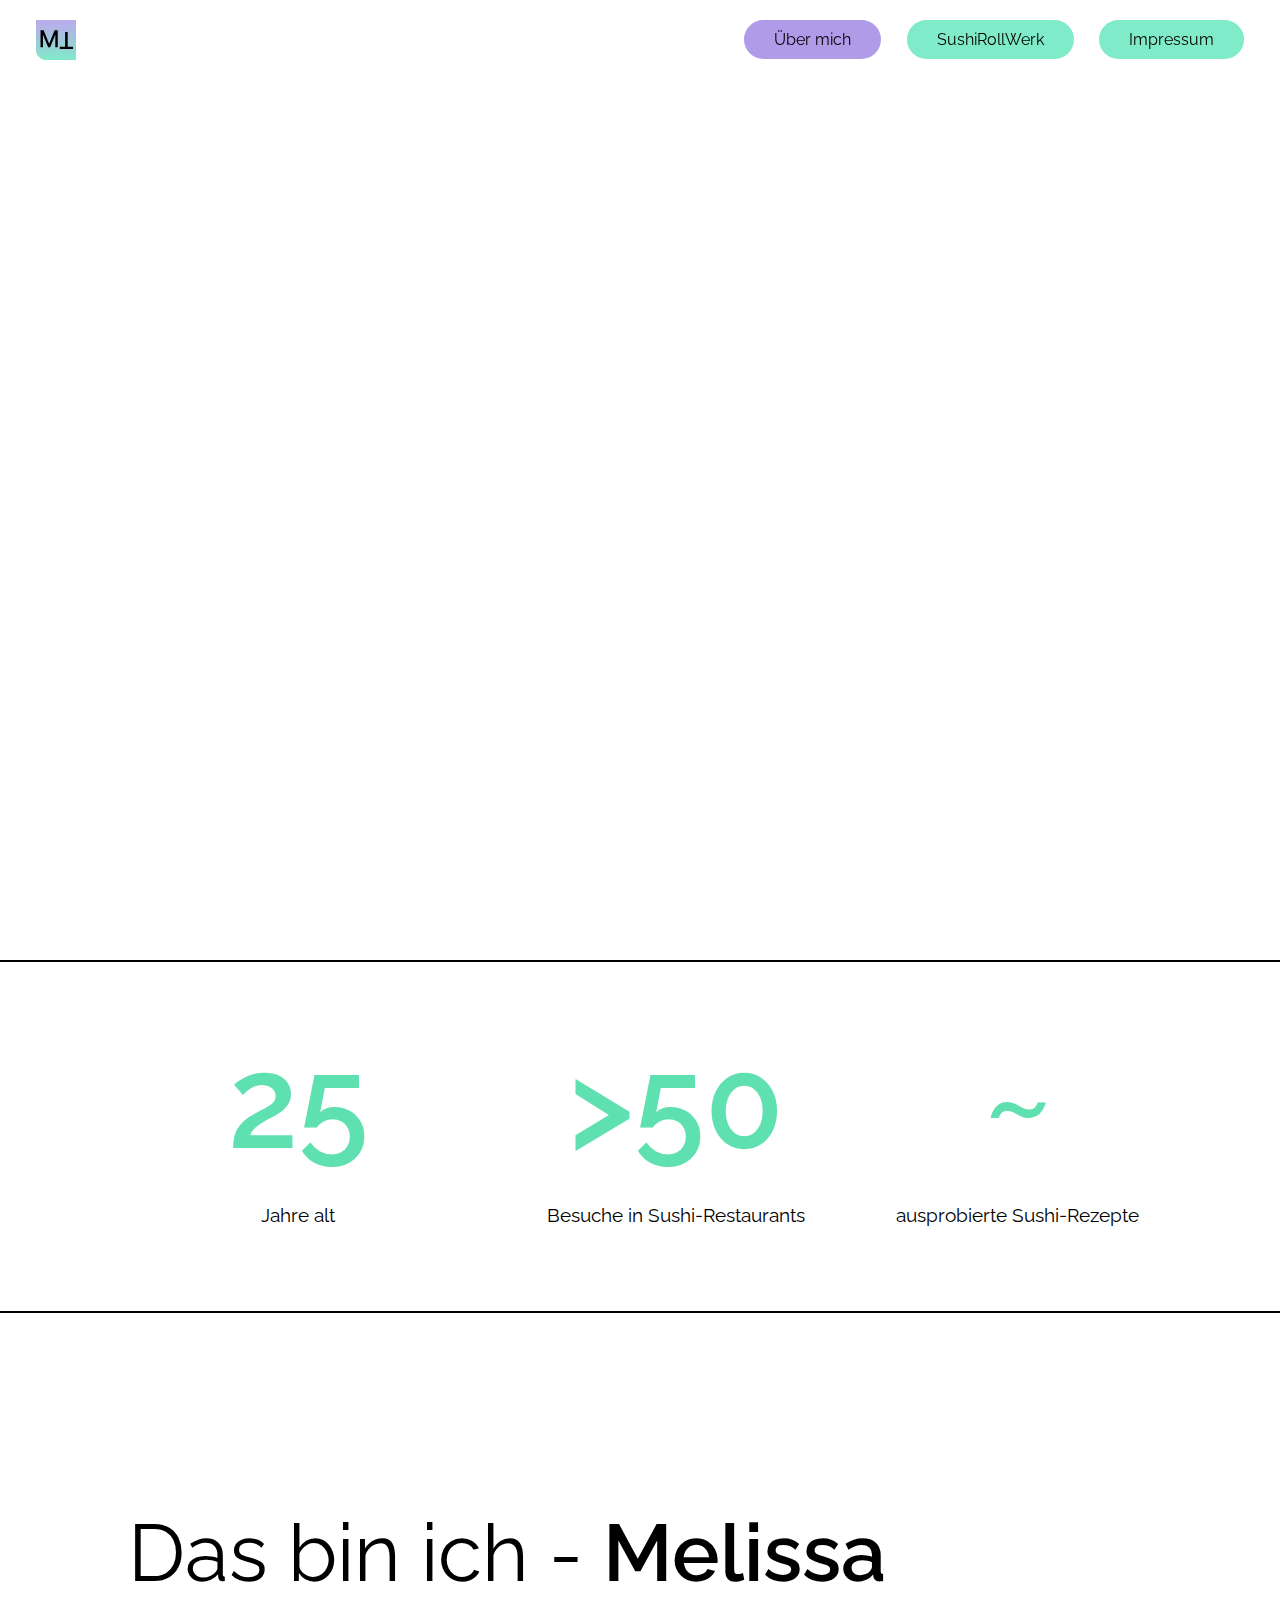
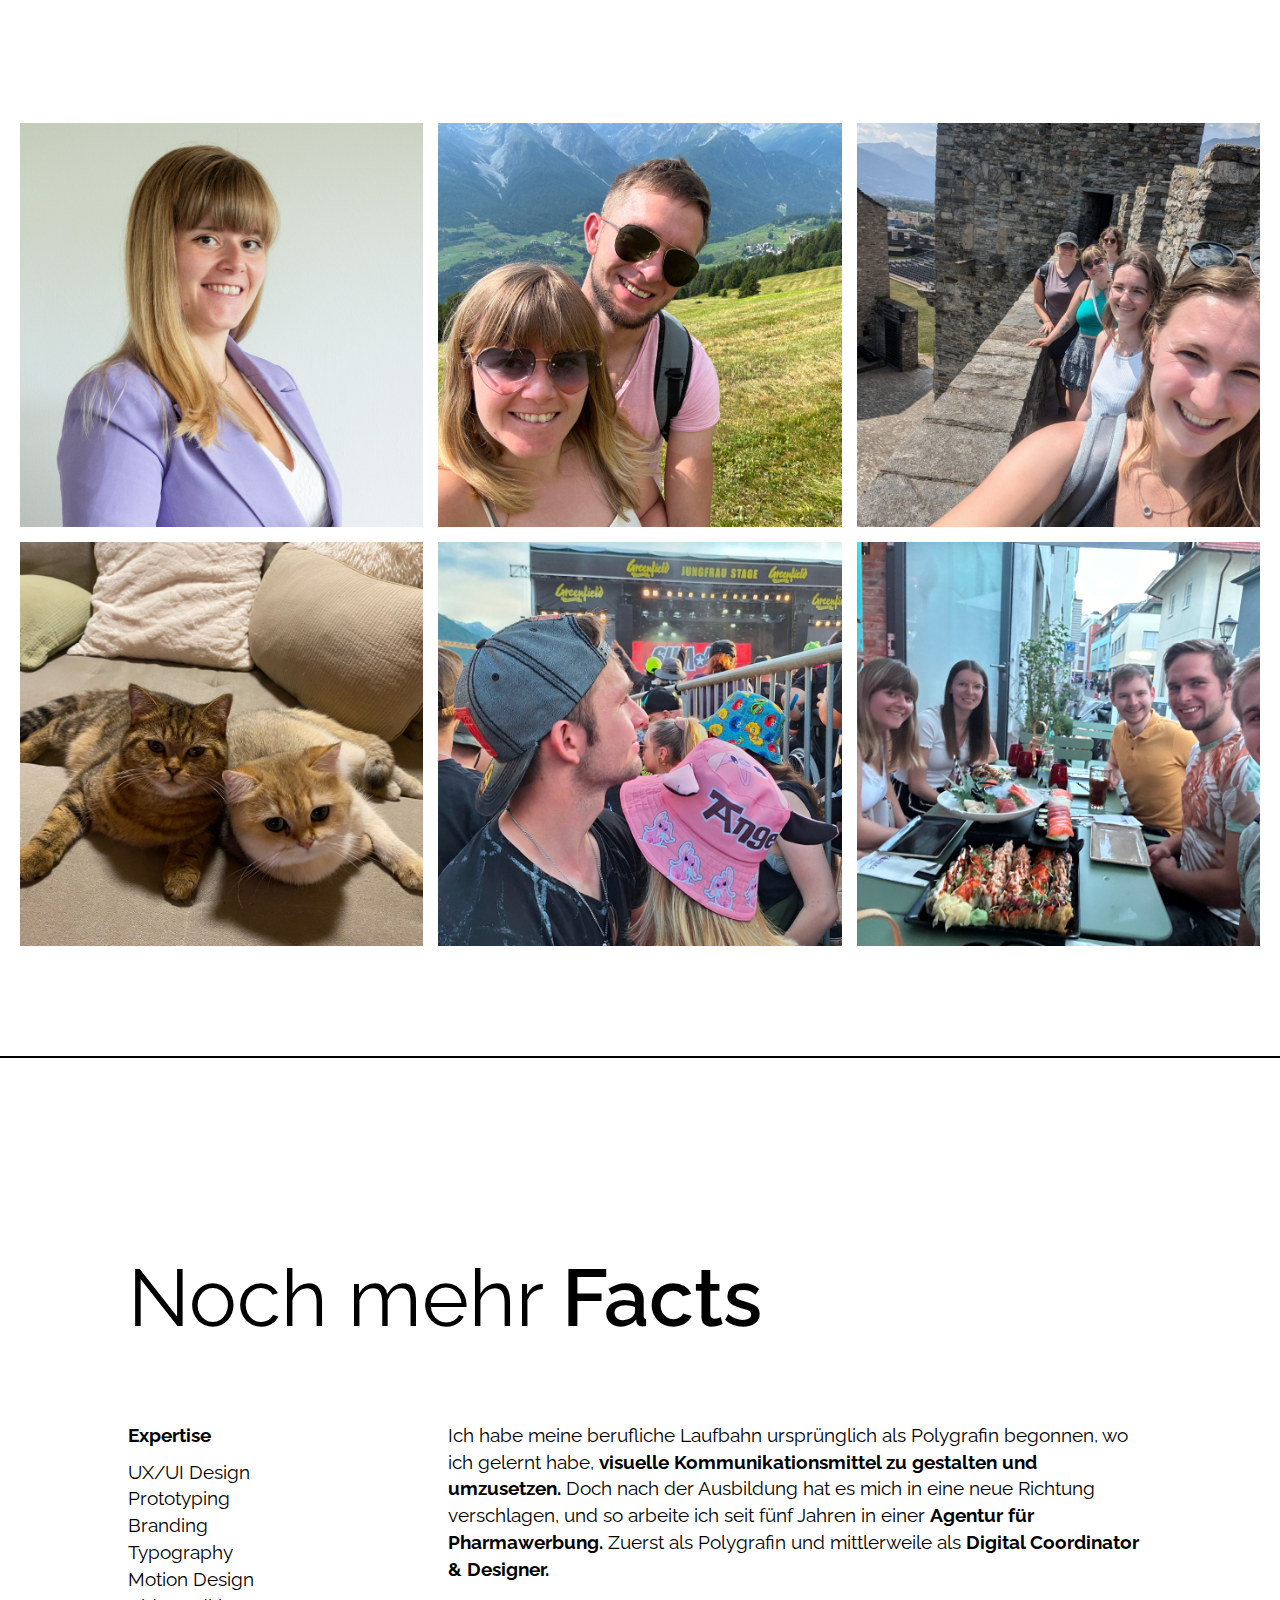
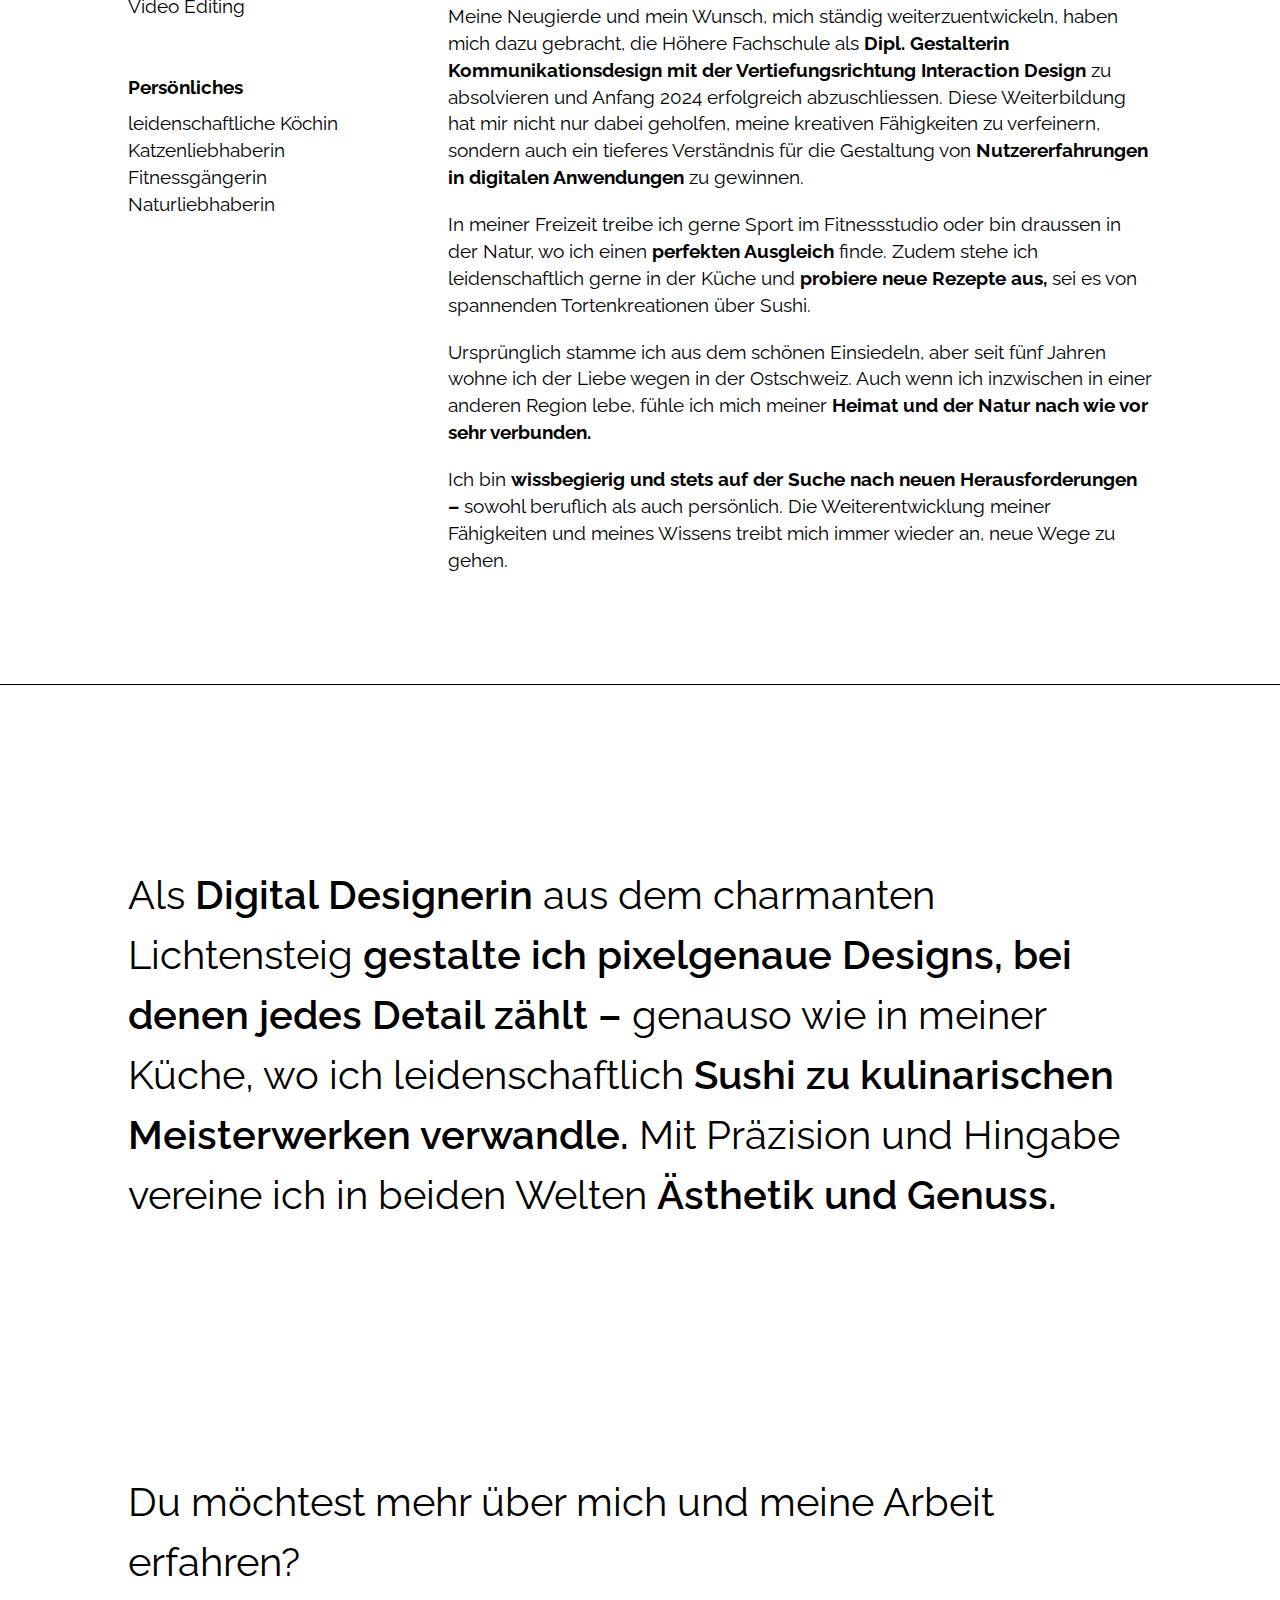
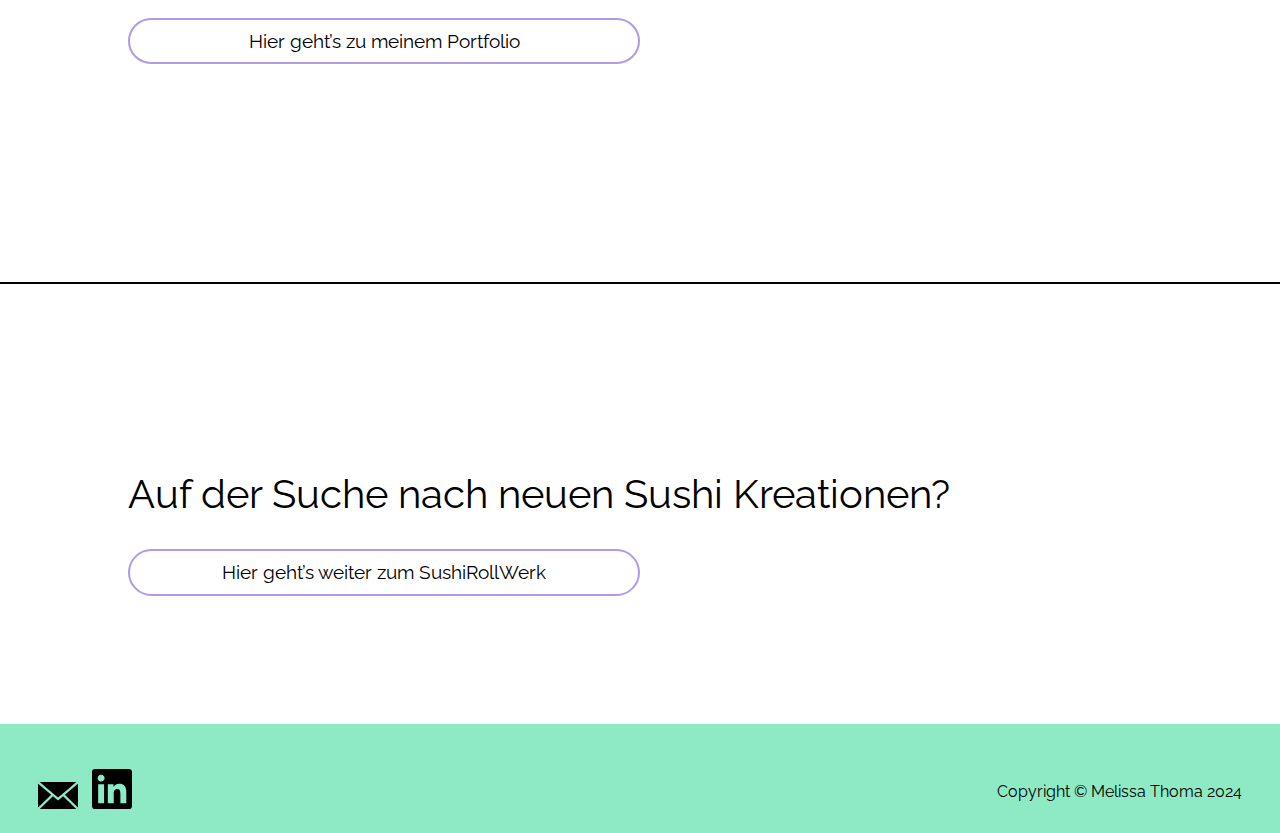
==== commit 0c473d41: "Add files via upload" ====
--- a/index.html
+++ b/index.html
@@ -3,6 +3,19 @@
 <head>
     <meta charset="UTF-8">
     <meta name="viewport" content="width=device-width, initial-scale=1.0">
+     
+    
+    <!-- 
+        Editor: Visual Studio Code
+        Browser: Google Chrome
+
+        Quellen
+        Texte Über mich: Melissa Thoma
+        Rezepte: Melissa Thoma und zum Teil erstellt mit Prompts an ChatGPT
+        Bilder: Seite Über mich – Melissa Thoma, persönliche Quellen | SushiRollWerk Einleitung – Melissa Thoma | SushiRollWerk Bilder Sushi und Headerbild – erstellt mit ChatGPT und AdobeFirefly
+        Video: Melissa Thoma
+     -->
+
 
      <!-- Dokumentinformationen -->
      <meta name="author" content="Melissa Thoma">
@@ -23,6 +36,9 @@
      <link rel="stylesheet" href="./style/style.css">
 </head>
 <body>
+
+
+         <!-- Header und Navigation -->
 
     <header class="header-image">
         <nav>
@@ -38,6 +54,7 @@
         </nav>
     </header>
 
+         <!-- Mit Hilfe von CSS Keyframes habe ich in den Titeln noch leichte Animationen eingebaut, da ich das Thema in der höheren Fachschule bereits behandelt hatte und im Berufsalltag mit HTML und CSS arbeite war mir das bereits bekannt -->
     <main>
         <h1>Ich bin <span class="highlight">Digital Designerin</span> aus <br> Lichtensteig – kreiere  <br><span class="highlight">pixelgenaue Designs</span> und <br>leidenschaftlich gerne <span class="highlight">kulinarische <br>Meisterwerke</span></h1>
     </main>
@@ -45,6 +62,7 @@
     <hr class="black-line">
 
 
+         <!-- Abschnitt mit Zahlen und Fakten -->
 
     <section class="stats-section">
         <div class="stat-item">
@@ -65,34 +83,36 @@
 
 
 
+             <!-- Bildgalerie mit Hovereffekt für mehr Informationen über mich -->
+
     <h1><span class="h1">Das bin ich - <span class="highlight-mint">Melissa</span></span></h1>
 
     <div class="grid-container">
         <div class="grid-item">
-            <img src="images/01_ueber_mich.png" alt="Uber mich">
+            <img src="images/01_ueber_mich/01_ueber_mich_464x464px.png" alt="Uber mich">
             <div class="hover-text">Melissa Thoma <br>
                 Unterplattenstrasse 50 <br>
                 9620 Lichtensteig <br>
                 26. Juli 1999</div>
         </div>
         <div class="grid-item">
-            <img src="images/02_ueber_mich.png" alt="Partner">
+            <img src="images/01_ueber_mich/02_ueber_mich_464x464px.png" alt="Partner">
             <div class="hover-text">Seit 2017 mit Rafael Seite an Seite</div>
         </div>
         <div class="grid-item">
-            <img src="images/03_ueber_mich.png" alt="Haustiere">
+            <img src="images/01_ueber_mich/03_ueber_mich_464x464px.png" alt="Haustiere">
             <div class="hover-text">Seit 2022 Familienzuwachs mit den beiden British Kurzhaar Damen Aela und Ayumi</div>
         </div>
         <div class="grid-item">
-            <img src="images/04_ueber_mich.png" alt="Freunde">
+            <img src="images/01_ueber_mich/04_ueber_mich_464x464px.png" alt="Freunde">
             <div class="hover-text">Urspr&uuml;nglich aus Einsiedeln, seit 5 Jahren in der Ostschweiz wohnhaft aber dennoch Freunde f&uuml;rs Leben behalten</div>
         </div>
         <div class="grid-item">
-            <img src="images/05_ueber_mich.png" alt="Leidenschaft">
+            <img src="images/01_ueber_mich/05_ueber_mich_464x464px.png" alt="Leidenschaft">
             <div class="hover-text">Habe eine Leidenschaft f&uuml;r Hard Rock und Heavy Metal</div>
         </div>
         <div class="grid-item">
-            <img src="images/06_ueber_mich.png" alt="Essen">
+            <img src="images/01_ueber_mich/06_ueber_mich_464x464px.png" alt="Essen">
             <div class="hover-text">Gehe viel und gerne mit Freunden in Restaurants essen, nat&uuml;rlich auch Sushi ;)</div>
         </div>
     </div>
@@ -103,6 +123,7 @@
     <h1><span class="h1">Noch mehr <span class="highlight">Facts</span></span></h1>
 
 
+         <!-- Noch mehr Fakten beruflich und privat -->
 
     <div class="container">
         <div class="left-column">
@@ -150,20 +171,22 @@
 
     <h2><span class="h2">Als <span class="highlight">Digital Designerin</span> aus dem charmanten Lichtensteig <span class="highlight">gestalte ich pixelgenaue Designs, 
         bei denen jedes Detail z&auml;hlt –</span> genauso wie in meiner K&uuml;che, wo ich leidenschaftlich <span class="highlight">Sushi zu kulinarischen Meisterwerken verwandle.</span> 
-        Mit Pr&auml;zision und Hingabe vereine ich in beiden Welten <span class="highlight">&auml;sthetik und Genuss.</span></span></h2>
+        Mit Pr&auml;zision und Hingabe vereine ich in beiden Welten <span class="highlight">&Auml;sthetik und Genuss.</span></span></h2>
  <br> <br> <br>
 
-        <h2><span class="h2"><strong>Du m&ouml;chtest mehr &uuml;ber mich und meine Arbeit erfahren?</strong></span></h1>
-
+        <h2><span class="h2">Du m&ouml;chtest mehr &uuml;ber mich und meine Arbeit erfahren?</span></h1>
+
+         <!-- Weiterführender Link zu externer Website – ich habe mich hier für mein Portfolio entschieden, da ich diese Website an das Portfolio angelehnt habe welches von mir im Jahr 2023 erstellt wurde – hauptsächlich in Bezug auf die Farben und mein Logo -->
 
             <a href="https://www.melissathoma.design/" class="custom-button" target="_blank" rel="noopener noreferrer">Hier geht’s zu meinem Portfolio</a>
 
             <hr class="black-line-section">
 
-            <h2><span class="h2"><strong>Auf der Suche nach neuen Sushi Kreationen?</strong></span></h1>
-
-
-                <a href="subpages/sushirollwerk.html" class="custom-button" target="_blank" rel="noopener noreferrer">Hier geht’s weiter zum SushiRollWerk</a>
+            <h2><span class="h2">Auf der Suche nach neuen Sushi Kreationen?</span></h1>
+
+         <!-- Interner Link zur Hobbyseite SushiRollWerk -->
+
+                <a href="subpages/sushirollwerk.html" class="custom-button" rel="noopener noreferrer">Hier geht’s weiter zum SushiRollWerk</a>
     
 
                 <footer>
--- a/style/style.css
+++ b/style/style.css
@@ -44,7 +44,7 @@
     text-align: left;
     color: white; 
     z-index: 10; 
-    font-size: 6em;
+    font-size: 6rem;
     transform: translate(-50%, -50%); 
     font-weight: 400;
     line-height: 110%;
@@ -55,9 +55,10 @@
 .einzug {
     margin-left: 10vw;
     margin-right: 10vw;
-margin-top: 5vh;
-    margin-bottom: 20vh;
-    font-size: 1.1rem;
+    margin-top: 5vh;
+    margin-bottom: 15vh;
+    padding-right: 5vw;
+    font-size: 1.2rem;
     line-height: 140%;
 }
 
@@ -95,12 +96,12 @@
 
 nav ul li a {
     text-decoration: none;
-    padding: 10px 20px;
+    padding: 10px 30px;
     border-radius: 50px;
     background-color: #80EBC9;
     color: #000000;
     transition: background-color 0.3s ease;
-    font-size: 0.8rem;
+    font-size: 1rem;
     font-weight: 400;
     margin-right: 2vw;
 }
@@ -117,8 +118,8 @@
 /* Titel-Stylings */
 
 h1 {
-    font-size: 5em;
-    margin: 20vh 20vh 0vh 20vh;
+    font-size: 5rem;
+    margin: 20vh 10vw 0vh 10vw;
     line-height: 1.5;
     font-weight: 400;
     text-align: left;
@@ -126,8 +127,8 @@
 }
 
 h2 {
-    font-size: 2.5em;
-    margin: 10vh 20vh 0vh 20vh;
+    font-size: 2.5rem;
+    margin: 20vh 10vw 0vh 10vw;
     line-height: 1.5;
     font-weight: 400;
     text-align: left;
@@ -135,15 +136,15 @@
 }
 
 h3 {
-    font-size: 5em;
-    margin: 20vh 20vh 5vh 20vh;
+    font-size: 5rem;
+    margin: 20vh 10vw 0vh 10vw;
     line-height: 1.5;
     font-weight: 400;
     text-align: left;
 }
 
 h5 {
-    font-size: 2.5em;
+    font-size: 2.5rem;
     line-height: 120%;
     font-weight: 400;
     text-align: left;
@@ -153,13 +154,12 @@
 
 
 main h1 {
-    font-size: 3.5em;
+    font-size: 3.5rem;
     margin: auto;
     max-width: 80%;
     line-height: 1.5;
     font-weight: 400;
-    margin-top: 25vh; 
-    margin-bottom: 25vh;
+    margin: 30vh 0vw 30vh 10vw;
     text-align: center;
     opacity: 0;
     animation: fadeInUp 2s ease forwards; 
@@ -214,15 +214,13 @@
 
 }
 
-
-/* Zahlen-Elemente */
 .stat-item {
     text-align: center;
 }
 
 .stat-number {
     display: block;
-    font-size: 6em;
+    font-size: 8rem;
     color: #5ee0b0;
     font-weight: 600;
     padding:10vh;
@@ -230,10 +228,11 @@
 }
 
 .stat-item p {
-    font-size: 1.4em; 
+    font-size: 1.2rem; 
     color: #000000; 
     margin-bottom: 5vh;
 }
+
 
 /* Bullets */
 
@@ -246,7 +245,7 @@
 .colored-bullets li::before {
     content: "•"; 
     color: #AF9BE8; 
-    font-size: 1.5em; 
+    font-size: 1.5rem; 
     position: absolute;
     left: 0;
     top: 0;
@@ -299,6 +298,7 @@
     bottom: 0;
     left: 0;
     padding: 10px;
+    font-size: 1.2rem;
     background-color: #AF9BE8;
     color: white;
     line-height: 140%;
@@ -376,7 +376,7 @@
     display: grid;
     grid-template-columns: 1fr 1fr; 
     gap: 20px;
-    margin: 3vh 3vh 3vh 3vh;
+    margin: 3vh 2vw 3vh 2vw;
     max-width: 100%;
 }
 
@@ -433,6 +433,7 @@
     grid-template-columns: 1fr 2fr;
     gap: 0vw;
     padding-left: 5vw;
+    padding-right: 5vw;
     padding-top: 5vw;
 
 }
@@ -440,13 +441,13 @@
 .left-column {
     background-color: #ffffff;
     padding-left: 5vw;
-    font-size: 1.2em;
+    font-size: 1.2rem;
     line-height: 140%;
 }
 
 .left-column h4 {
     margin-bottom: 10px;
-    font-size: 1.2em;
+    font-size: 1.2rem;
 }
 
 .left-column ul {
@@ -462,7 +463,7 @@
 .right-column {
     background-color: #fff;
     padding-right: 5vw;
-    font-size: 1.2em;
+    font-size: 1.2rem;
     line-height: 140%;
 
 
@@ -496,7 +497,11 @@
 
 .text-content {
     width: 45%;
-}
+    margin-right: 10vw;
+    margin-left: 10vw;
+
+}
+
 
 .text-content h1 {
     font-size: 2.5rem;
@@ -506,7 +511,7 @@
 }
 
 .text-content p {
-    font-size: 1.1rem;
+    font-size: 1.2rem;
     margin-bottom: 20px;
     line-height: 1.6;
 }
@@ -522,7 +527,7 @@
     width: 40%;
     margin: 2vw 0vw 10vw 10vw;
     padding: 10px 20px; 
-    font-size: 16px; 
+    font-size: 1.2rem; 
     cursor: pointer; 
     transition: background-color 0.3s ease, color 0.3s ease; 
     text-decoration: none;
@@ -536,6 +541,8 @@
 border-radius: 50px;
 text-decoration: none;
 padding: 10px 20px; 
+font-size: 1.2rem; 
+
 
 }
 
@@ -560,16 +567,18 @@
 .button-container {
     display: flex;
     flex-wrap: wrap; 
-    gap: 10px; 
+    gap: 30px; 
     justify-content: left; 
     margin: 10vh;
     margin-left: 10vw;
+    margin-right: 10vw;
+
 }
 
 .filter-button {
     display: inline-block;
-    padding: 10px 50px;
-    font-size: 1rem;
+    padding: 20px 80px;
+    font-size: 1.2rem;
     font-weight: 400;
     text-align: center;
     text-decoration: none;
@@ -619,7 +628,7 @@
 }
 
 .footer-copyright {
-    font-size: 1em;
+    font-size: 1rem;
     color: #000000;
 }
 
@@ -627,6 +636,18 @@
 html {
     scroll-behavior: smooth;
 }
+
+.video-container {
+    position: relative;
+    height: auto;
+    margin: 2vw;
+}
+
+video {
+    width: 100%;
+    height: auto;
+}
+
 
 /* Responsive Layout */
 @media (max-width: 900px) {
